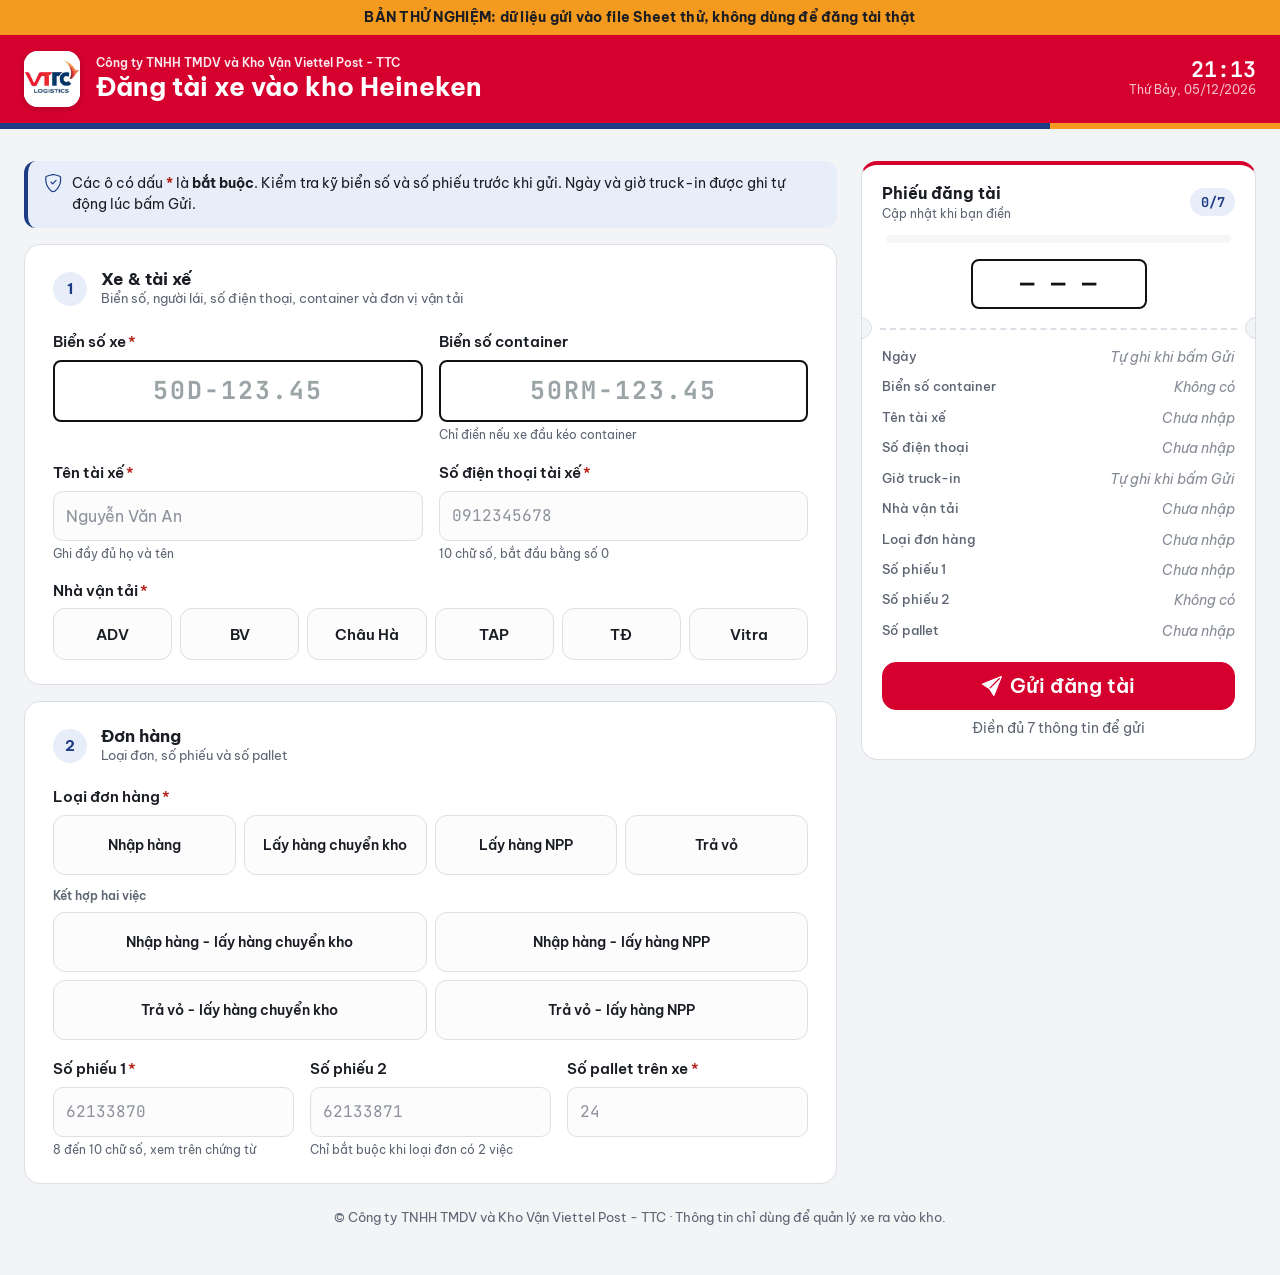
==== index.html @ d2c9af50 "So phieu 1 | So phieu 2 | So pallet cung 1 hang; rut nhan thanh 'So pallet tren xe' Co-Authored-By: " ====
<!doctype html>
<html lang="vi">
<head>
<meta charset="utf-8">
<meta name="viewport" content="width=device-width, initial-scale=1, viewport-fit=cover">
<meta name="theme-color" content="#d6002f">
<title>Đăng tài xe – Viettel Post TTC</title>
<link rel="icon" type="image/png" href="logo-vttc.png">
<link rel="preconnect" href="https://fonts.googleapis.com">
<link rel="preconnect" href="https://fonts.gstatic.com" crossorigin>
<link rel="stylesheet" href="https://fonts.googleapis.com/css2?family=Be+Vietnam+Pro:wght@400;500;600;700&family=JetBrains+Mono:wght@500;700&display=swap">
<link rel="stylesheet" href="https://cdn.jsdelivr.net/npm/bootstrap@5.3.8/dist/css/bootstrap.min.css" integrity="sha384-sRIl4kxILFvY47J16cr9ZwB07vP4J8+LH7qKQnuqkuIAvNWLzeN8tE5YBujZqJLB" crossorigin="anonymous">
<!-- ?v=: đổi số này mỗi lần sửa truckin.css/js để trình duyệt tải bản mới cùng lúc với HTML -->
<link rel="stylesheet" href="truckin.css?v=test4">
</head>
<body>
<svg xmlns="http://www.w3.org/2000/svg" style="display:none" aria-hidden="true"><symbol id="i-truck" viewBox="0 0 16 16"><path d="M0 3.5A1.5 1.5 0 0 1 1.5 2h9A1.5 1.5 0 0 1 12 3.5V5h1.02a1.5 1.5 0 0 1 1.17.563l1.481 1.85a1.5 1.5 0 0 1 .329.938V10.5a1.5 1.5 0 0 1-1.5 1.5H14a2 2 0 1 1-4 0H5a2 2 0 1 1-3.998-.085A1.5 1.5 0 0 1 0 10.5zm1.294 7.456A2 2 0 0 1 4.732 11h5.536a2 2 0 0 1 .732-.732V3.5a.5.5 0 0 0-.5-.5h-9a.5.5 0 0 0-.5.5v7a.5.5 0 0 0 .294.456M12 10a2 2 0 0 1 1.732 1h.768a.5.5 0 0 0 .5-.5V8.35a.5.5 0 0 0-.11-.312l-1.48-1.85A.5.5 0 0 0 13.02 6H12zm-9 1a1 1 0 1 0 0 2 1 1 0 0 0 0-2m9 0a1 1 0 1 0 0 2 1 1 0 0 0 0-2"/></symbol><symbol id="i-shield" viewBox="0 0 16 16"><path d="M5.338 1.59a61 61 0 0 0-2.837.856.48.48 0 0 0-.328.39c-.554 4.157.726 7.19 2.253 9.188a10.7 10.7 0 0 0 2.287 2.233c.346.244.652.42.893.533q.18.085.293.118a1 1 0 0 0 .101.025 1 1 0 0 0 .1-.025q.114-.034.294-.118c.24-.113.547-.29.893-.533a10.7 10.7 0 0 0 2.287-2.233c1.527-1.997 2.807-5.031 2.253-9.188a.48.48 0 0 0-.328-.39c-.651-.213-1.75-.56-2.837-.855C9.552 1.29 8.531 1.067 8 1.067c-.53 0-1.552.223-2.662.524zM5.072.56C6.157.265 7.31 0 8 0s1.843.265 2.928.56c1.11.3 2.229.655 2.887.87a1.54 1.54 0 0 1 1.044 1.262c.596 4.477-.787 7.795-2.465 9.99a11.8 11.8 0 0 1-2.517 2.453 7 7 0 0 1-1.048.625c-.28.132-.581.24-.829.24s-.548-.108-.829-.24a7 7 0 0 1-1.048-.625 11.8 11.8 0 0 1-2.517-2.453C1.928 10.487.545 7.169 1.141 2.692A1.54 1.54 0 0 1 2.185 1.43 63 63 0 0 1 5.072.56"/>
  <path d="M10.854 5.146a.5.5 0 0 1 0 .708l-3 3a.5.5 0 0 1-.708 0l-1.5-1.5a.5.5 0 1 1 .708-.708L7.5 7.793l2.646-2.647a.5.5 0 0 1 .708 0"/></symbol><symbol id="i-check" viewBox="0 0 16 16"><path d="M13.854 3.646a.5.5 0 0 1 0 .708l-7 7a.5.5 0 0 1-.708 0l-3.5-3.5a.5.5 0 1 1 .708-.708L6.5 10.293l6.646-6.647a.5.5 0 0 1 .708 0"/></symbol><symbol id="i-check-fill" viewBox="0 0 16 16"><path d="M12.736 3.97a.733.733 0 0 1 1.047 0c.286.289.29.756.01 1.05L7.88 12.01a.733.733 0 0 1-1.065.02L3.217 8.384a.757.757 0 0 1 0-1.06.733.733 0 0 1 1.047 0l3.052 3.093 5.4-6.425z"/></symbol><symbol id="i-clock" viewBox="0 0 16 16"><path d="M8.515 1.019A7 7 0 0 0 8 1V0a8 8 0 0 1 .589.022zm2.004.45a7 7 0 0 0-.985-.299l.219-.976q.576.129 1.126.342zm1.37.71a7 7 0 0 0-.439-.27l.493-.87a8 8 0 0 1 .979.654l-.615.789a7 7 0 0 0-.418-.302zm1.834 1.79a7 7 0 0 0-.653-.796l.724-.69q.406.429.747.91zm.744 1.352a7 7 0 0 0-.214-.468l.893-.45a8 8 0 0 1 .45 1.088l-.95.313a7 7 0 0 0-.179-.483m.53 2.507a7 7 0 0 0-.1-1.025l.985-.17q.1.58.116 1.17zm-.131 1.538q.05-.254.081-.51l.993.123a8 8 0 0 1-.23 1.155l-.964-.267q.069-.247.12-.501m-.952 2.379q.276-.436.486-.908l.914.405q-.24.54-.555 1.038zm-.964 1.205q.183-.183.35-.378l.758.653a8 8 0 0 1-.401.432z"/>
  <path d="M8 1a7 7 0 1 0 4.95 11.95l.707.707A8.001 8.001 0 1 1 8 0z"/>
  <path d="M7.5 3a.5.5 0 0 1 .5.5v5.21l3.248 1.856a.5.5 0 0 1-.496.868l-3.5-2A.5.5 0 0 1 7 9V3.5a.5.5 0 0 1 .5-.5"/></symbol><symbol id="i-send" viewBox="0 0 16 16"><path d="M15.964.686a.5.5 0 0 0-.65-.65L.767 5.855H.766l-.452.18a.5.5 0 0 0-.082.887l.41.26.001.002 4.995 3.178 3.178 4.995.002.002.26.41a.5.5 0 0 0 .886-.083zm-1.833 1.89L6.637 10.07l-.215-.338a.5.5 0 0 0-.154-.154l-.338-.215 7.494-7.494 1.178-.471z"/></symbol><symbol id="i-warn" viewBox="0 0 16 16"><path d="M8.982 1.566a1.13 1.13 0 0 0-1.96 0L.165 13.233c-.457.778.091 1.767.98 1.767h13.713c.889 0 1.438-.99.98-1.767zM8 5c.535 0 .954.462.9.995l-.35 3.507a.552.552 0 0 1-1.1 0L7.1 5.995A.905.905 0 0 1 8 5m.002 6a1 1 0 1 1 0 2 1 1 0 0 1 0-2"/></symbol><symbol id="i-repeat" viewBox="0 0 16 16"><path d="M11.534 7h3.932a.25.25 0 0 1 .192.41l-1.966 2.36a.25.25 0 0 1-.384 0l-1.966-2.36a.25.25 0 0 1 .192-.41m-11 2h3.932a.25.25 0 0 0 .192-.41L2.692 6.23a.25.25 0 0 0-.384 0L.342 8.59A.25.25 0 0 0 .534 9"/>
  <path fill-rule="evenodd" d="M8 3c-1.552 0-2.94.707-3.857 1.818a.5.5 0 1 1-.771-.636A6.002 6.002 0 0 1 13.917 7H12.9A5 5 0 0 0 8 3M3.1 9a5.002 5.002 0 0 0 8.757 2.182.5.5 0 1 1 .771.636A6.002 6.002 0 0 1 2.083 9z"/></symbol><symbol id="i-clipboard" viewBox="0 0 16 16"><path fill-rule="evenodd" d="M10.854 7.146a.5.5 0 0 1 0 .708l-3 3a.5.5 0 0 1-.708 0l-1.5-1.5a.5.5 0 1 1 .708-.708L7.5 9.793l2.646-2.647a.5.5 0 0 1 .708 0"/>
  <path d="M4 1.5H3a2 2 0 0 0-2 2V14a2 2 0 0 0 2 2h10a2 2 0 0 0 2-2V3.5a2 2 0 0 0-2-2h-1v1h1a1 1 0 0 1 1 1V14a1 1 0 0 1-1 1H3a1 1 0 0 1-1-1V3.5a1 1 0 0 1 1-1h1z"/>
  <path d="M9.5 1a.5.5 0 0 1 .5.5v1a.5.5 0 0 1-.5.5h-3a.5.5 0 0 1-.5-.5v-1a.5.5 0 0 1 .5-.5zm-3-1A1.5 1.5 0 0 0 5 1.5v1A1.5 1.5 0 0 0 6.5 4h3A1.5 1.5 0 0 0 11 2.5v-1A1.5 1.5 0 0 0 9.5 0z"/></symbol><symbol id="i-pencil" viewBox="0 0 16 16"><path d="M15.502 1.94a.5.5 0 0 1 0 .706L14.459 3.69l-2-2L13.502.646a.5.5 0 0 1 .707 0l1.293 1.293zm-1.75 2.456-2-2L4.939 9.21a.5.5 0 0 0-.121.196l-.805 2.414a.25.25 0 0 0 .316.316l2.414-.805a.5.5 0 0 0 .196-.12l6.813-6.814z"/>
  <path fill-rule="evenodd" d="M1 13.5A1.5 1.5 0 0 0 2.5 15h11a1.5 1.5 0 0 0 1.5-1.5v-6a.5.5 0 0 0-1 0v6a.5.5 0 0 1-.5.5h-11a.5.5 0 0 1-.5-.5v-11a.5.5 0 0 1 .5-.5H9a.5.5 0 0 0 0-1H2.5A1.5 1.5 0 0 0 1 2.5z"/></symbol></svg>

<div class="test-banner" id="testBanner" role="status" hidden>CHẾ ĐỘ THỬ: dữ liệu ghi vào tab {tab}, không vào bảng thật</div>
<header class="app-head">
  <div class="container-xxl d-flex align-items-center gap-3">
    <div class="brand-mark"><img src="logo-vttc.png" alt="VTTC Logistics"></div>
    <div class="flex-grow-1 min-w-0">
      <div class="company">Công ty TNHH TMDV và Kho Vận Viettel Post - TTC</div>
      <h1>Đăng tài xe vào kho Heineken</h1>
    </div>
    <div class="text-end">
      <div class="clock-time mono" id="clockTime">--:--</div>
      <div class="clock-date d-none d-sm-block" id="clockDate"></div>
    </div>
  </div>
</header>

<main class="container-xxl app-main" id="mainView">
  <div class="row g-4">
    <div class="col-lg-7 col-xl-8">
      <div class="note mb-3">
        <svg class="ico"><use href="#i-shield"/></svg>
        <div>Các ô có dấu <strong class="req ms-0">*</strong> là <strong>bắt buộc</strong>. Kiểm tra kỹ biển số và số phiếu trước khi gửi. Ngày và giờ truck-in được ghi tự động lúc bấm Gửi.</div>
      </div>

      <form id="regForm" novalidate class="d-grid gap-3">
        <!-- 1 -->
        <section class="form-section" data-fields="bienSo,maContainer,taiXe,soDienThoai,nhaVanTai" aria-labelledby="s1">
          <div class="sec-head">
            <div class="sec-no"><span>1</span><svg class="ico"><use href="#i-check"/></svg></div>
            <div><h2 id="s1">Xe &amp; tài xế</h2><p>Biển số, người lái, số điện thoại, container và đơn vị vận tải</p></div>
          </div>
          <div class="row g-3">
            <div class="col-md-6" data-field="bienSo">
              <label class="form-label" for="bienSo">Biển số xe<span class="req">*</span></label>
              <input type="text" class="form-control plate-input" id="bienSo" name="bienSo" placeholder="50D-123.45" maxlength="12" autocomplete="off" autocapitalize="characters" spellcheck="false">
              <div class="field-error" data-err></div>
            </div>
            <div class="col-md-6" data-field="maContainer">
              <label class="form-label" for="maContainer">Biển số container</label>
              <input type="text" class="form-control plate-input" id="maContainer" name="maContainer" placeholder="50RM-123.45" maxlength="12" autocomplete="off" autocapitalize="characters" spellcheck="false">
              <div class="form-text">Chỉ điền nếu xe đầu kéo container</div>
              <div class="field-error" data-err></div>
            </div>
            <div class="col-md-6" data-field="taiXe">
              <label class="form-label" for="taiXe">Tên tài xế<span class="req">*</span></label>
              <input type="text" class="form-control" id="taiXe" name="taiXe" placeholder="Nguyễn Văn An" autocomplete="name" maxlength="60">
              <div class="form-text">Ghi đầy đủ họ và tên</div>
              <div class="field-error" data-err></div>
            </div>
            <div class="col-md-6" data-field="soDienThoai">
              <label class="form-label" for="soDienThoai">Số điện thoại tài xế<span class="req">*</span></label>
              <input type="tel" class="form-control mono" id="soDienThoai" name="soDienThoai" inputmode="numeric" placeholder="0912345678" maxlength="14" autocomplete="tel">
              <div class="form-text">10 chữ số, bắt đầu bằng số 0</div>
              <div class="field-error" data-err></div>
            </div>
            <div class="col-12 carrier-field" data-field="nhaVanTai">
              <fieldset>
                <legend class="form-label">Nhà vận tải<span class="req">*</span></legend>
                <div class="choice-group choice-carriers">
                  <input type="radio" class="btn-check" name="nhaVanTai" id="nvt1" value="ADV"><label class="choice" for="nvt1">ADV<svg class="ico tick"><use href="#i-check"/></svg></label>
                  <input type="radio" class="btn-check" name="nhaVanTai" id="nvt2" value="BV"><label class="choice" for="nvt2">BV<svg class="ico tick"><use href="#i-check"/></svg></label>
                  <input type="radio" class="btn-check" name="nhaVanTai" id="nvt3" value="Châu Hà"><label class="choice" for="nvt3">Châu Hà<svg class="ico tick"><use href="#i-check"/></svg></label>
                  <input type="radio" class="btn-check" name="nhaVanTai" id="nvt4" value="TAP"><label class="choice" for="nvt4">TAP<svg class="ico tick"><use href="#i-check"/></svg></label>
                  <input type="radio" class="btn-check" name="nhaVanTai" id="nvt5" value="TĐ"><label class="choice" for="nvt5">TĐ<svg class="ico tick"><use href="#i-check"/></svg></label>
                  <input type="radio" class="btn-check" name="nhaVanTai" id="nvt6" value="Vitra"><label class="choice" for="nvt6">Vitra<svg class="ico tick"><use href="#i-check"/></svg></label>
                </div>
              </fieldset>
              <div class="field-error" data-err></div>
            </div>
          </div>
        </section>

        <!-- 2 -->
        <section class="form-section" data-fields="loaiDon,phieu1,phieu2,soPallet" aria-labelledby="s2">
          <div class="sec-head">
            <div class="sec-no"><span>2</span><svg class="ico"><use href="#i-check"/></svg></div>
            <div><h2 id="s2">Đơn hàng</h2><p>Loại đơn, số phiếu và số pallet</p></div>
          </div>
          <div class="row g-3">
            <div class="col-12" data-field="loaiDon">
              <fieldset>
                <legend class="form-label">Loại đơn hàng<span class="req">*</span></legend>
                <div class="choice-group choice-orders">
                  <input type="radio" class="btn-check" name="loaiDon" id="ld1" value="Nhập hàng"><label class="choice" for="ld1">Nhập hàng<svg class="ico tick"><use href="#i-check"/></svg></label>
                  <input type="radio" class="btn-check" name="loaiDon" id="ld2" value="Lấy hàng chuyển kho"><label class="choice" for="ld2">Lấy hàng chuyển kho<svg class="ico tick"><use href="#i-check"/></svg></label>
                  <input type="radio" class="btn-check" name="loaiDon" id="ld3" value="Lấy hàng NPP"><label class="choice" for="ld3">Lấy hàng NPP<svg class="ico tick"><use href="#i-check"/></svg></label>
                  <input type="radio" class="btn-check" name="loaiDon" id="ld4" value="Trả vỏ"><label class="choice" for="ld4">Trả vỏ<svg class="ico tick"><use href="#i-check"/></svg></label>
                </div>
                <div class="choice-caption">Kết hợp hai việc</div>
                <div class="choice-group choice-combos">
                  <input type="radio" class="btn-check" name="loaiDon" id="ld5" value="Nhập hàng - lấy hàng chuyển kho"><label class="choice" for="ld5">Nhập hàng - lấy hàng chuyển kho<svg class="ico tick"><use href="#i-check"/></svg></label>
                  <input type="radio" class="btn-check" name="loaiDon" id="ld6" value="Nhập hàng - lấy hàng NPP"><label class="choice" for="ld6">Nhập hàng - lấy hàng NPP<svg class="ico tick"><use href="#i-check"/></svg></label>
                  <input type="radio" class="btn-check" name="loaiDon" id="ld7" value="Trả vỏ - lấy hàng chuyển kho"><label class="choice" for="ld7">Trả vỏ - lấy hàng chuyển kho<svg class="ico tick"><use href="#i-check"/></svg></label>
                  <input type="radio" class="btn-check" name="loaiDon" id="ld8" value="Trả vỏ - lấy hàng NPP"><label class="choice" for="ld8">Trả vỏ - lấy hàng NPP<svg class="ico tick"><use href="#i-check"/></svg></label>
                </div>
              </fieldset>
              <div class="field-error" data-err></div>
            </div>
            <!-- 2 ô số phiếu: ô 1 luôn bắt buộc, ô 2 bắt buộc khi loại đơn có 2 việc (truckin.js đặt dấu * và ghi chú) -->
            <div class="col-md-4" data-field="phieu1">
              <label class="form-label" for="phieu1">Số phiếu 1<span class="req">*</span></label>
              <input type="text" class="form-control mono" id="phieu1" name="phieu1" inputmode="numeric" placeholder="62133870" maxlength="10" autocomplete="off">
              <div class="form-text" data-hint>8 đến 10 chữ số, xem trên chứng từ</div>
              <div class="field-error" data-err></div>
            </div>
            <div class="col-md-4" data-field="phieu2">
              <label class="form-label" for="phieu2">Số phiếu 2<span class="req" hidden>*</span></label>
              <input type="text" class="form-control mono" id="phieu2" name="phieu2" inputmode="numeric" placeholder="62133871" maxlength="10" autocomplete="off">
              <div class="form-text" data-hint>Chỉ bắt buộc khi loại đơn có 2 việc</div>
              <div class="field-error" data-err></div>
            </div>
            <div class="col-md-4" data-field="soPallet">
              <label class="form-label" for="soPallet">Số pallet trên xe<span class="req">*</span></label>
              <input type="text" class="form-control mono" id="soPallet" name="soPallet" inputmode="numeric" placeholder="24" maxlength="2" autocomplete="off">
              <div class="field-error" data-err></div>
            </div>
          </div>
        </section>
      </form>
    </div>

    <div class="col-lg-5 col-xl-4 d-none d-lg-block">
      <aside class="ticket ticket-sticky" aria-label="Phiếu đăng tài">
        <div class="ticket-head">
          <div><div class="t-title">Phiếu đăng tài</div><div class="t-sub">Cập nhật khi bạn điền</div></div>
          <span class="prog-badge" data-prog-text>0/7</span>
        </div>
        <div class="px-4"><div class="progress" role="progressbar" aria-label="Tiến độ điền form"><div class="progress-bar" data-prog-bar style="width:0%"></div></div></div>
        <div class="plate-view"><span id="sumPlate">— — —</span></div>
        <div class="perf"><i></i></div>
        <dl class="t-rows" id="sumRows"></dl>
        <div class="t-foot">
          <button type="submit" form="regForm" class="btn btn-brand btn-lg w-100 d-inline-flex justify-content-center align-items-center gap-2"><svg class="ico"><use href="#i-send"/></svg>Gửi đăng tài</button>
          <div class="d-hint small text-center mt-2" id="deskHint">Điền đủ 7 thông tin để gửi</div>
        </div>
      </aside>
    </div>
  </div>
  <p class="app-foot text-center mt-4 mb-0">© Công ty TNHH TMDV và Kho Vận Viettel Post - TTC · Thông tin chỉ dùng để quản lý xe ra vào kho.</p>
</main>

<div class="mobile-bar d-lg-none" id="mobileBar">
  <div class="d-flex align-items-center gap-3">
    <div class="flex-grow-1 min-w-0">
      <div class="hint mb-1" id="mProg"><span class="mono fw-bold" data-prog-text>0/7</span> thông tin đã điền</div>
      <div class="hint warn mb-1" id="mWarn" hidden></div>
      <div class="progress"><div class="progress-bar" data-prog-bar style="width:0%"></div></div>
    </div>
    <button type="submit" form="regForm" class="btn btn-brand btn-lg d-inline-flex align-items-center gap-2 flex-none"><svg class="ico"><use href="#i-send"/></svg>Gửi</button>
  </div>
</div>

<section class="container-xxl app-main" id="successView" hidden>
  <div class="success-wrap text-center">
    <div class="success-icon"><svg class="ico"><use href="#i-check-fill"/></svg></div>
    <h2 class="fw-bold mb-1" style="font-size:1.5rem">Đăng tài thành công</h2>
    <p class="mb-3" style="color:var(--muted)">Đưa màn hình này cho bảo vệ để đối chiếu</p>
    <div class="mb-3" id="demoFlag" hidden><span class="demo-flag"><svg class="ico"><use href="#i-warn"/></svg>Bản xem thử: dữ liệu chưa được gửi đi</span></div>
    <div class="ticket text-start mb-3">
      <div class="ticket-head">
        <div><div class="t-sub">Mã đăng tài</div><div class="ref-code" id="refCode">—</div></div>
        <span class="prog-badge" id="okTime">--:--</span>
      </div>
      <div class="plate-view"><span id="okPlate">—</span></div>
      <div class="perf"><i></i></div>
      <dl class="t-rows pb-4" id="okRows"></dl>
    </div>
    <button type="button" class="btn btn-brand btn-lg w-100 d-inline-flex justify-content-center align-items-center gap-2" id="newBtn"><svg class="ico"><use href="#i-repeat"/></svg>Đăng tài xe khác</button>
  </div>
</section>

<div class="modal fade" id="confirmModal" tabindex="-1" aria-labelledby="confirmTitle" aria-hidden="true">
  <div class="modal-dialog modal-dialog-centered modal-dialog-scrollable modal-fullscreen-sm-down">
    <div class="modal-content">
      <div class="modal-header">
        <h2 class="modal-title fs-5 fw-bold d-flex align-items-center gap-2" id="confirmTitle"><svg class="ico"><use href="#i-clipboard"/></svg>Kiểm tra lại thông tin</h2>
        <button type="button" class="btn-close" data-bs-dismiss="modal" aria-label="Đóng"></button>
      </div>
      <div class="modal-body">
        <div class="plate-view mt-0 mb-3"><span id="cfPlate">—</span></div>
        <dl class="confirm-rows" id="cfRows"></dl>
        <div class="field-error mt-3" id="sendError"></div>
      </div>
      <div class="modal-footer flex-nowrap">
        <button type="button" class="btn btn-now btn-lg flex-fill justify-content-center" data-bs-dismiss="modal"><svg class="ico"><use href="#i-pencil"/></svg>Sửa lại</button>
        <button type="button" class="btn btn-brand btn-lg flex-fill d-inline-flex justify-content-center align-items-center gap-2" id="confirmSend"><svg class="ico"><use href="#i-send"/></svg>Xác nhận gửi</button>
      </div>
    </div>
  </div>
</div>

<script src="https://cdn.jsdelivr.net/npm/bootstrap@5.3.8/dist/js/bootstrap.bundle.min.js" integrity="sha384-FKyoEForCGlyvwx9Hj09JcYn3nv7wiPVlz7YYwJrWVcXK/BmnVDxM+D2scQbITxI" crossorigin="anonymous"></script>
<script src="truckin.js?v=test4"></script>

</body>
</html>
---- truckin.css ----
/* Layout: driver-facing check-in form — numbered sections on the left, live "phiếu đăng tài" ticket on the right (desktop);
   on phones the ticket folds into a fixed bottom bar with progress + submit.
   Colours: Viettel red is the primary (header, actions, selection); TTC navy from the VTTC logo is the partner colour
   (section numbers, info, progress badge, header stripe); the orange of the logo's bird is a small accent. */
:root{
  --bg:#f3f4f6; --surface:#ffffff; --surface-2:#f5f6f8; --field:#fcfcfd;
  --fg:#1a1d24; --muted:#5d6472; --line:#dcdfe5;
  --brand:#d6002f; --brand-rgb:214,0,47; --brand-ink:#ffffff; --brand-soft:#fdebef;
  --partner:#1d3c84; --partner-soft:#e8eef9; --accent:#f39a1f;
  --head-bg:#d6002f; --head-fg:#ffffff; --head-stripe:#1d3c84;
  --danger:#b42318; --success:#1d7a4f; --success-soft:#e3f3ea;
  --plate-bg:#ffffff; --plate-fg:#111111;
  --f-body:"Be Vietnam Pro",system-ui,-apple-system,"Segoe UI",Roboto,sans-serif;
  --f-mono:"JetBrains Mono",ui-monospace,SFMono-Regular,Menlo,Consolas,monospace;
}
@media (prefers-color-scheme: dark){ :root:not([data-theme="light"]){
  --bg:#121317; --surface:#1b1d23; --surface-2:#22252c; --field:#16181d;
  --fg:#e8e9ec; --muted:#a0a6b2; --line:#30343d;
  --brand:#ff5c78; --brand-rgb:255,92,120; --brand-ink:#2a0008; --brand-soft:#3a1720;
  --partner:#8eaaf0; --partner-soft:#1c2740; --accent:#f5a83a;
  --head-bg:#8c0a24; --head-fg:#ffffff; --head-stripe:#2f56b0;
  --danger:#ff8a7f; --success:#5fd29a; --success-soft:#143327;
  --plate-bg:#f4f4f2; --plate-fg:#111111; color-scheme:dark } }
:root[data-theme="dark"]{
  --bg:#121317; --surface:#1b1d23; --surface-2:#22252c; --field:#16181d;
  --fg:#e8e9ec; --muted:#a0a6b2; --line:#30343d;
  --brand:#ff5c78; --brand-rgb:255,92,120; --brand-ink:#2a0008; --brand-soft:#3a1720;
  --partner:#8eaaf0; --partner-soft:#1c2740; --accent:#f5a83a;
  --head-bg:#8c0a24; --head-fg:#ffffff; --head-stripe:#2f56b0;
  --danger:#ff8a7f; --success:#5fd29a; --success-soft:#143327;
  --plate-bg:#f4f4f2; --plate-fg:#111111; color-scheme:dark }

/* Bootstrap variables mapped onto the tokens (placed after bootstrap.css so they win in both themes) */
:root{
  --bs-body-font-family:var(--f-body); --bs-body-bg:var(--bg); --bs-body-color:var(--fg);
  --bs-emphasis-color:var(--fg); --bs-secondary-color:var(--muted); --bs-border-color:var(--line);
  --bs-tertiary-bg:var(--surface-2); --bs-primary:var(--brand); --bs-primary-rgb:var(--brand-rgb);
  --bs-link-color:var(--brand); --bs-link-hover-color:var(--brand);
  --bs-form-invalid-color:var(--danger); --bs-form-invalid-border-color:var(--danger);
  --bs-border-radius:.625rem; --bs-border-radius-lg:.875rem;
}
body{background:var(--bg);color:var(--fg);font-family:var(--f-body);-webkit-font-smoothing:antialiased}
.container-xxl{padding-inline:16px}
@media (min-width:768px){.container-xxl{padding-inline:24px}}
.mono{font-family:var(--f-mono);font-variant-numeric:tabular-nums}
.ico{width:1em;height:1em;fill:currentColor;flex:none;vertical-align:-.125em}

/* Dải cảnh báo chế độ thử (?thu=1) */
.test-banner{position:sticky;top:0;z-index:1040;background:var(--accent);color:#1a1d24;font-weight:700;font-size:.85rem;
  text-align:center;padding:.45rem 16px;letter-spacing:.02em}

/* Header */
.app-head{background:var(--head-bg);color:var(--head-fg);position:relative;padding-block:1rem 1.375rem}
.app-head::after{content:"";position:absolute;inset:auto 0 0 0;height:6px;
  background:linear-gradient(90deg,var(--head-stripe) 0 82%,var(--accent) 82% 100%)}
.brand-mark{width:56px;height:56px;border-radius:14px;background:#fff;overflow:hidden;flex:none;box-shadow:0 2px 6px rgba(0,0,0,.18)}
.brand-mark img{width:100%;height:100%;object-fit:cover;transform:scale(1.3);display:block}
.company{font-size:.78rem;font-weight:600;line-height:1.35;opacity:.92;text-wrap:balance}
.app-head h1{font-size:1.35rem;font-weight:700;margin:0;text-wrap:balance}
@media (min-width:992px){.app-head h1{font-size:1.65rem}}
.clock-time{font-size:1.35rem;font-weight:700;line-height:1.1}
.clock-date{font-size:.78rem;opacity:.75}

/* Main */
.app-main{padding-block:1.25rem 8.5rem}
@media (min-width:992px){.app-main{padding-block:2rem 3rem}}
.note{display:flex;gap:.625rem;align-items:flex-start;background:var(--partner-soft);color:var(--fg);border-radius:.75rem;padding:.75rem 1rem;font-size:.9rem;border-left:4px solid var(--partner)}
.note .ico{color:var(--partner);font-size:1.15rem;margin-top:.1rem}

.form-section{background:var(--surface);border:1px solid var(--line);border-radius:1rem;padding:1.25rem}
@media (min-width:768px){.form-section{padding:1.5rem 1.75rem}}
.sec-head{display:flex;gap:.875rem;align-items:center;margin-bottom:1.25rem}
.sec-no{width:2.125rem;height:2.125rem;border-radius:50%;background:var(--partner-soft);color:var(--partner);display:grid;place-items:center;font-weight:700;font-size:.95rem;flex:none;transition:background-color .2s,color .2s}
.sec-no .ico{display:none}
.form-section.done .sec-no{background:var(--success);color:var(--surface)}
.form-section.done .sec-no span{display:none}
.form-section.done .sec-no .ico{display:block}
.sec-head h2{font-size:1.05rem;font-weight:700;margin:0}
.sec-head p{margin:0;color:var(--muted);font-size:.84rem}

.form-label,legend.form-label{font-weight:600;font-size:.92rem;margin-bottom:.4rem;float:none;width:auto}
.req{color:var(--danger);margin-left:.15rem}
.opt{color:var(--muted);font-weight:400;font-size:.78rem;margin-left:.4rem}
.opt::before{content:"("}.opt::after{content:")"}
.form-text{color:var(--muted);font-size:.78rem}
.form-control,.form-select{background-color:var(--field);border-color:var(--line);color:var(--fg);min-height:50px;font-size:1rem}
.form-control::placeholder{color:var(--muted);opacity:.7}
.form-control:focus,.form-select:focus{background-color:var(--field);color:var(--fg);border-color:var(--brand);box-shadow:0 0 0 .25rem rgba(var(--brand-rgb),.18)}
.form-control.is-invalid{background-image:none;padding-right:.75rem}
.form-control.is-invalid:focus{box-shadow:0 0 0 .25rem color-mix(in srgb,var(--danger) 22%,transparent)}
.field-error{color:var(--danger);font-size:.8rem;margin-top:.35rem;display:flex;gap:.35rem;align-items:flex-start}
.field-error:empty{display:none}

.plate-input{font-family:var(--f-mono);font-weight:700;font-size:1.55rem;letter-spacing:.08em;text-align:center;text-transform:uppercase;
  background-color:var(--plate-bg)!important;color:var(--plate-fg)!important;border:2.5px solid var(--plate-fg);border-radius:.5rem;min-height:62px}
.plate-input::placeholder{color:#9aa3a5;opacity:1}
.plate-input:focus{border-color:var(--plate-fg)}
.plate-input.is-invalid{border-color:var(--danger)}

/* Choice chips / cards (radio) */
.choice-group{display:grid;gap:.5rem}
/* Carriers: 6 chips — 3×2 when narrow, one row of 6 once the field is wide enough for "Châu Hà" (container query,
   so it follows the field's real width: the column is narrower at lg than at md). No support → stays 3×2. */
.carrier-field{container-type:inline-size}
.choice-carriers{grid-template-columns:repeat(3,minmax(0,1fr))}
@container (min-width:36rem){.choice-carriers{grid-template-columns:repeat(6,minmax(0,1fr))}}
.choice-orders{grid-template-columns:repeat(2,minmax(0,1fr))}
@media (min-width:768px){.choice-orders{grid-template-columns:repeat(4,minmax(0,1fr))}}
.choice{display:flex;align-items:center;justify-content:center;gap:.4rem;min-height:52px;padding:.5rem .6rem;border:1.5px solid var(--line);border-radius:.75rem;
  background:var(--field);color:var(--fg);font-weight:600;font-size:.95rem;text-align:center;cursor:pointer;user-select:none;line-height:1.25;position:relative;
  transition:border-color .15s,background-color .15s,box-shadow .15s}
.choice:hover{border-color:color-mix(in srgb,var(--brand) 55%,var(--line))}
.choice .tick{display:none;position:absolute;top:.35rem;right:.4rem;font-size:.8rem;color:var(--brand)}
.btn-check:checked + .choice{border-color:var(--brand);background:var(--brand-soft);box-shadow:inset 0 0 0 1px var(--brand)}
.btn-check:checked + .choice .tick{display:block}
.choice-carriers .choice{padding-inline:.25rem;white-space:nowrap}
.choice-carriers .choice .tick{display:none!important}
.btn-check:focus-visible + .choice{outline:2px solid var(--brand);outline-offset:2px}
.choice-orders .choice{min-height:60px;font-size:.9rem;padding-inline:.75rem}
.choice-combos{grid-template-columns:repeat(2,minmax(0,1fr))}
.choice-combos .choice{min-height:60px;font-size:.9rem;padding-inline:.75rem}
.choice-caption{color:var(--muted);font-size:.78rem;font-weight:600;margin:.75rem 0 .4rem}
.is-invalid-group .choice{border-color:var(--danger)}

.btn-brand{--bs-btn-bg:var(--brand);--bs-btn-color:var(--brand-ink);--bs-btn-border-color:var(--brand);
  --bs-btn-hover-bg:color-mix(in srgb,var(--brand) 86%,#000);--bs-btn-hover-border-color:color-mix(in srgb,var(--brand) 86%,#000);--bs-btn-hover-color:var(--brand-ink);
  --bs-btn-active-bg:color-mix(in srgb,var(--brand) 78%,#000);--bs-btn-active-border-color:color-mix(in srgb,var(--brand) 78%,#000);--bs-btn-active-color:var(--brand-ink);
  --bs-btn-disabled-bg:var(--brand);--bs-btn-disabled-border-color:var(--brand);--bs-btn-disabled-color:var(--brand-ink);--bs-btn-focus-shadow-rgb:var(--brand-rgb);font-weight:600}
.btn-now{--bs-btn-color:var(--brand);--bs-btn-border-color:var(--line);--bs-btn-bg:var(--surface);--bs-btn-hover-bg:var(--brand-soft);--bs-btn-hover-color:var(--brand);
  --bs-btn-hover-border-color:var(--brand);--bs-btn-active-bg:var(--brand-soft);--bs-btn-active-color:var(--brand);--bs-btn-active-border-color:var(--brand);
  font-weight:600;font-size:.88rem;display:inline-flex;align-items:center;gap:.35rem;white-space:nowrap}
.input-group .form-control{min-width:0}

/* Ticket (live summary) */
.ticket{background:var(--surface);border:1px solid var(--line);border-top:4px solid var(--brand);border-radius:1rem;overflow:hidden}
.ticket-sticky{position:sticky;top:calc(env(safe-area-inset-top,0px) + 1.25rem)}
.ticket-head{display:flex;justify-content:space-between;align-items:center;padding:1rem 1.25rem .75rem}
.ticket-head .t-title{font-weight:700;font-size:1rem}
.ticket-head .t-sub{font-size:.78rem;color:var(--muted)}
.prog-badge{font-family:var(--f-mono);font-weight:700;font-size:.85rem;background:var(--partner-soft);color:var(--partner);border-radius:999px;padding:.25rem .65rem}
.progress{height:8px;background:var(--surface-2);border-radius:999px}
.progress-bar{background:var(--brand);transition:width .25s ease}
.progress-bar.complete{background:var(--success)}
.plate-view{display:flex;justify-content:center;margin:1rem 1.25rem .25rem}
.plate-view span{font-family:var(--f-mono);font-weight:700;font-size:1.5rem;letter-spacing:.06em;background:var(--plate-bg);color:var(--plate-fg);
  border:2.5px solid var(--plate-fg);border-radius:.5rem;padding:.3rem 1rem;min-width:11rem;text-align:center}
.perf{position:relative;height:22px;margin:.5rem 0}
.perf::before,.perf::after{content:"";position:absolute;top:0;width:22px;height:22px;border-radius:50%;background:var(--bg);border:1px solid var(--line)}
.perf::before{left:-12px}.perf::after{right:-12px}
.perf i{position:absolute;left:18px;right:18px;top:50%;border-top:2px dashed var(--line)}
.t-rows{display:grid;grid-template-columns:auto minmax(0,1fr);gap:.55rem 1rem;margin:0;padding:0 1.25rem}
.t-rows dt{color:var(--muted);font-weight:500;font-size:.84rem}
.t-rows dd{margin:0;text-align:right;font-weight:600;font-size:.9rem;overflow-wrap:anywhere}
.t-rows dd.empty{color:var(--muted);font-weight:400;font-style:italic;opacity:.75}
.t-foot{padding:1.25rem}

/* Mobile bottom bar */
.mobile-bar{position:fixed;left:0;right:0;bottom:0;z-index:1030;background:color-mix(in srgb,var(--surface) 94%,transparent);
  -webkit-backdrop-filter:blur(10px);backdrop-filter:blur(10px);border-top:1px solid var(--line);
  padding:.75rem 16px calc(.75rem + env(safe-area-inset-bottom,0px))}
.mobile-bar .hint{font-size:.8rem;color:var(--muted)}
.mobile-bar .hint.warn{color:var(--danger);font-weight:600}
.d-hint{color:var(--muted)}
.d-hint.warn{color:var(--danger);font-weight:600}

/* Modal + success */
.modal-content{background:var(--surface);color:var(--fg);border-color:var(--line)}
.modal-header,.modal-footer{border-color:var(--line)}
.confirm-rows{display:grid;grid-template-columns:auto minmax(0,1fr);gap:.6rem 1rem;margin:0}
.confirm-rows dt{color:var(--muted);font-weight:500}
.confirm-rows dd{margin:0;text-align:right;font-weight:600;overflow-wrap:anywhere}
.confirm-rows dd.empty{color:var(--muted);font-weight:400;font-style:italic}
.success-wrap{max-width:520px;margin:0 auto}
.success-icon{width:76px;height:76px;border-radius:50%;background:var(--success-soft);color:var(--success);display:grid;place-items:center;font-size:2.4rem;margin:0 auto 1rem}
.ref-code{font-family:var(--f-mono);font-weight:700;font-size:1.3rem;letter-spacing:.05em}
.demo-flag{display:inline-flex;gap:.4rem;align-items:center;font-size:.8rem;color:var(--muted);border:1px dashed var(--line);border-radius:999px;padding:.25rem .75rem}
.app-foot{color:var(--muted);font-size:.8rem}
@media (prefers-reduced-motion:no-preference){
  .success-icon{animation:pop .45s cubic-bezier(.2,.9,.3,1.3)}
  @keyframes pop{from{transform:scale(.6);opacity:.2}to{transform:scale(1);opacity:1}}
}
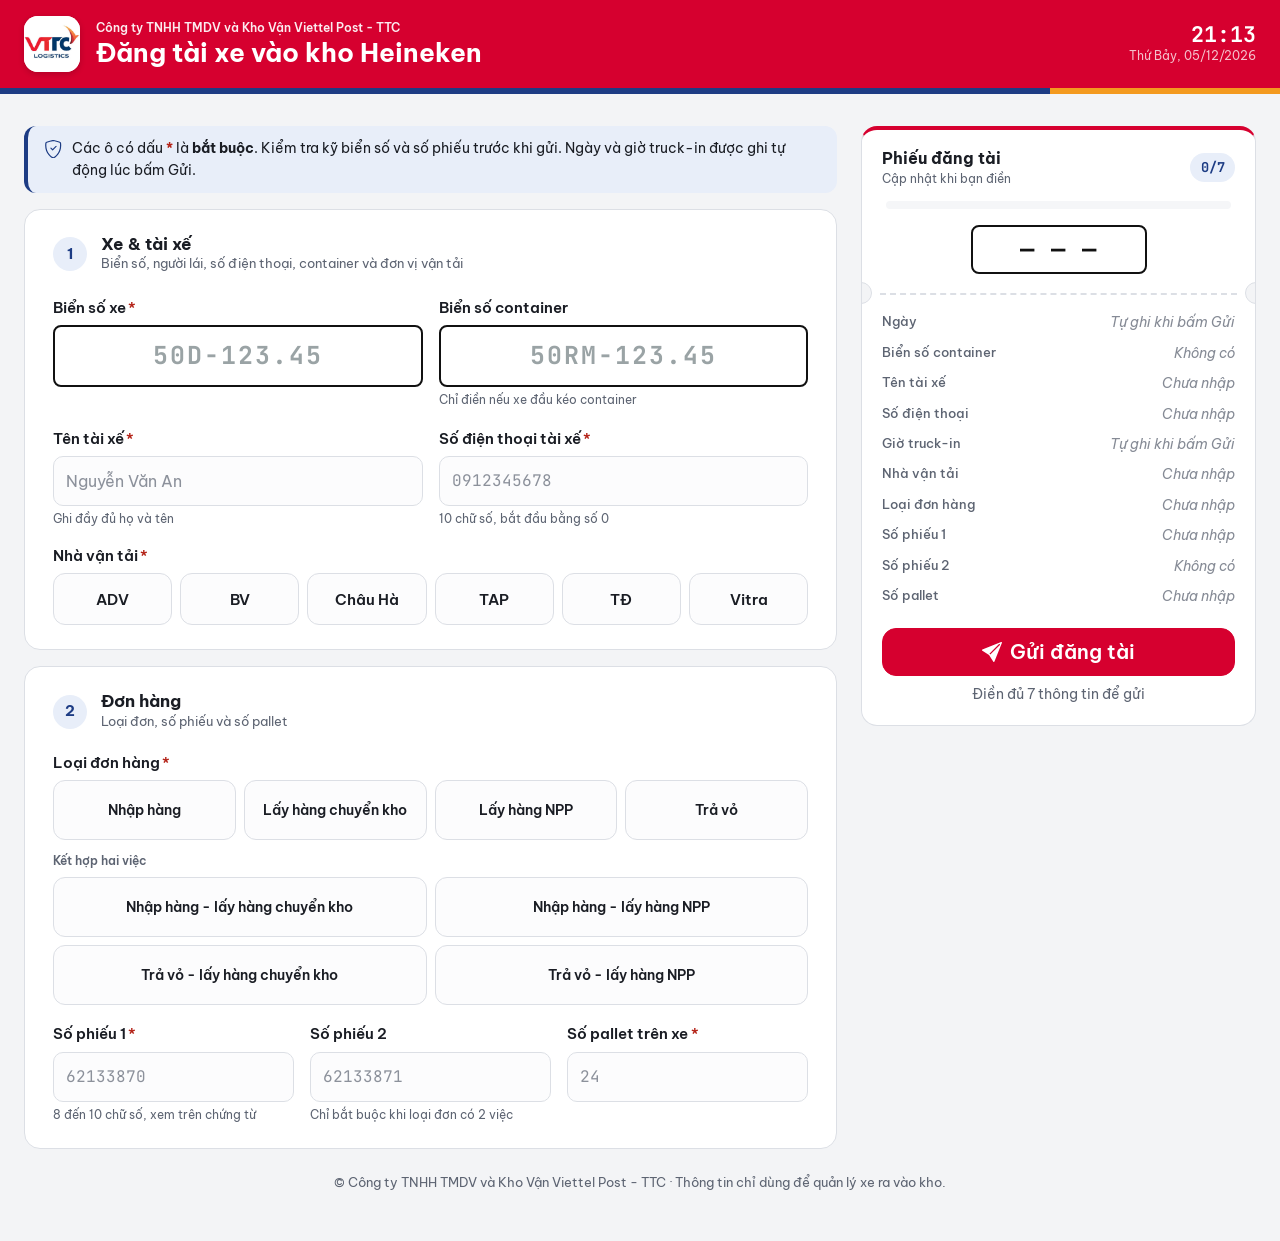
==== commit fac43bc1: "Dua form moi len link goc: loai don hang moi, 2 o so phieu, so phieu cung hang voi so pallet Gop nha" ====
--- a/index.html
+++ b/index.html
@@ -11,7 +11,7 @@
 <link rel="stylesheet" href="https://fonts.googleapis.com/css2?family=Be+Vietnam+Pro:wght@400;500;600;700&family=JetBrains+Mono:wght@500;700&display=swap">
 <link rel="stylesheet" href="https://cdn.jsdelivr.net/npm/bootstrap@5.3.8/dist/css/bootstrap.min.css" integrity="sha384-sRIl4kxILFvY47J16cr9ZwB07vP4J8+LH7qKQnuqkuIAvNWLzeN8tE5YBujZqJLB" crossorigin="anonymous">
 <!-- ?v=: đổi số này mỗi lần sửa truckin.css/js để trình duyệt tải bản mới cùng lúc với HTML -->
-<link rel="stylesheet" href="truckin.css?v=test4">
+<link rel="stylesheet" href="truckin.css?v=20261102b">
 </head>
 <body>
 <svg xmlns="http://www.w3.org/2000/svg" style="display:none" aria-hidden="true"><symbol id="i-truck" viewBox="0 0 16 16"><path d="M0 3.5A1.5 1.5 0 0 1 1.5 2h9A1.5 1.5 0 0 1 12 3.5V5h1.02a1.5 1.5 0 0 1 1.17.563l1.481 1.85a1.5 1.5 0 0 1 .329.938V10.5a1.5 1.5 0 0 1-1.5 1.5H14a2 2 0 1 1-4 0H5a2 2 0 1 1-3.998-.085A1.5 1.5 0 0 1 0 10.5zm1.294 7.456A2 2 0 0 1 4.732 11h5.536a2 2 0 0 1 .732-.732V3.5a.5.5 0 0 0-.5-.5h-9a.5.5 0 0 0-.5.5v7a.5.5 0 0 0 .294.456M12 10a2 2 0 0 1 1.732 1h.768a.5.5 0 0 0 .5-.5V8.35a.5.5 0 0 0-.11-.312l-1.48-1.85A.5.5 0 0 0 13.02 6H12zm-9 1a1 1 0 1 0 0 2 1 1 0 0 0 0-2m9 0a1 1 0 1 0 0 2 1 1 0 0 0 0-2"/></symbol><symbol id="i-shield" viewBox="0 0 16 16"><path d="M5.338 1.59a61 61 0 0 0-2.837.856.48.48 0 0 0-.328.39c-.554 4.157.726 7.19 2.253 9.188a10.7 10.7 0 0 0 2.287 2.233c.346.244.652.42.893.533q.18.085.293.118a1 1 0 0 0 .101.025 1 1 0 0 0 .1-.025q.114-.034.294-.118c.24-.113.547-.29.893-.533a10.7 10.7 0 0 0 2.287-2.233c1.527-1.997 2.807-5.031 2.253-9.188a.48.48 0 0 0-.328-.39c-.651-.213-1.75-.56-2.837-.855C9.552 1.29 8.531 1.067 8 1.067c-.53 0-1.552.223-2.662.524zM5.072.56C6.157.265 7.31 0 8 0s1.843.265 2.928.56c1.11.3 2.229.655 2.887.87a1.54 1.54 0 0 1 1.044 1.262c.596 4.477-.787 7.795-2.465 9.99a11.8 11.8 0 0 1-2.517 2.453 7 7 0 0 1-1.048.625c-.28.132-.581.24-.829.24s-.548-.108-.829-.24a7 7 0 0 1-1.048-.625 11.8 11.8 0 0 1-2.517-2.453C1.928 10.487.545 7.169 1.141 2.692A1.54 1.54 0 0 1 2.185 1.43 63 63 0 0 1 5.072.56"/>
@@ -23,7 +23,7 @@
   <path d="M9.5 1a.5.5 0 0 1 .5.5v1a.5.5 0 0 1-.5.5h-3a.5.5 0 0 1-.5-.5v-1a.5.5 0 0 1 .5-.5zm-3-1A1.5 1.5 0 0 0 5 1.5v1A1.5 1.5 0 0 0 6.5 4h3A1.5 1.5 0 0 0 11 2.5v-1A1.5 1.5 0 0 0 9.5 0z"/></symbol><symbol id="i-pencil" viewBox="0 0 16 16"><path d="M15.502 1.94a.5.5 0 0 1 0 .706L14.459 3.69l-2-2L13.502.646a.5.5 0 0 1 .707 0l1.293 1.293zm-1.75 2.456-2-2L4.939 9.21a.5.5 0 0 0-.121.196l-.805 2.414a.25.25 0 0 0 .316.316l2.414-.805a.5.5 0 0 0 .196-.12l6.813-6.814z"/>
   <path fill-rule="evenodd" d="M1 13.5A1.5 1.5 0 0 0 2.5 15h11a1.5 1.5 0 0 0 1.5-1.5v-6a.5.5 0 0 0-1 0v6a.5.5 0 0 1-.5.5h-11a.5.5 0 0 1-.5-.5v-11a.5.5 0 0 1 .5-.5H9a.5.5 0 0 0 0-1H2.5A1.5 1.5 0 0 0 1 2.5z"/></symbol></svg>
 
-<div class="test-banner" id="testBanner" role="status" hidden>CHẾ ĐỘ THỬ: dữ liệu ghi vào tab {tab}, không vào bảng thật</div>
+<div class="test-banner" id="testBanner" role="status" hidden></div>
 <header class="app-head">
   <div class="container-xxl d-flex align-items-center gap-3">
     <div class="brand-mark"><img src="logo-vttc.png" alt="VTTC Logistics"></div>
@@ -214,7 +214,7 @@
 </div>
 
 <script src="https://cdn.jsdelivr.net/npm/bootstrap@5.3.8/dist/js/bootstrap.bundle.min.js" integrity="sha384-FKyoEForCGlyvwx9Hj09JcYn3nv7wiPVlz7YYwJrWVcXK/BmnVDxM+D2scQbITxI" crossorigin="anonymous"></script>
-<script src="truckin.js?v=test4"></script>
+<script src="truckin.js?v=20261102b"></script>
 
 </body>
 </html>
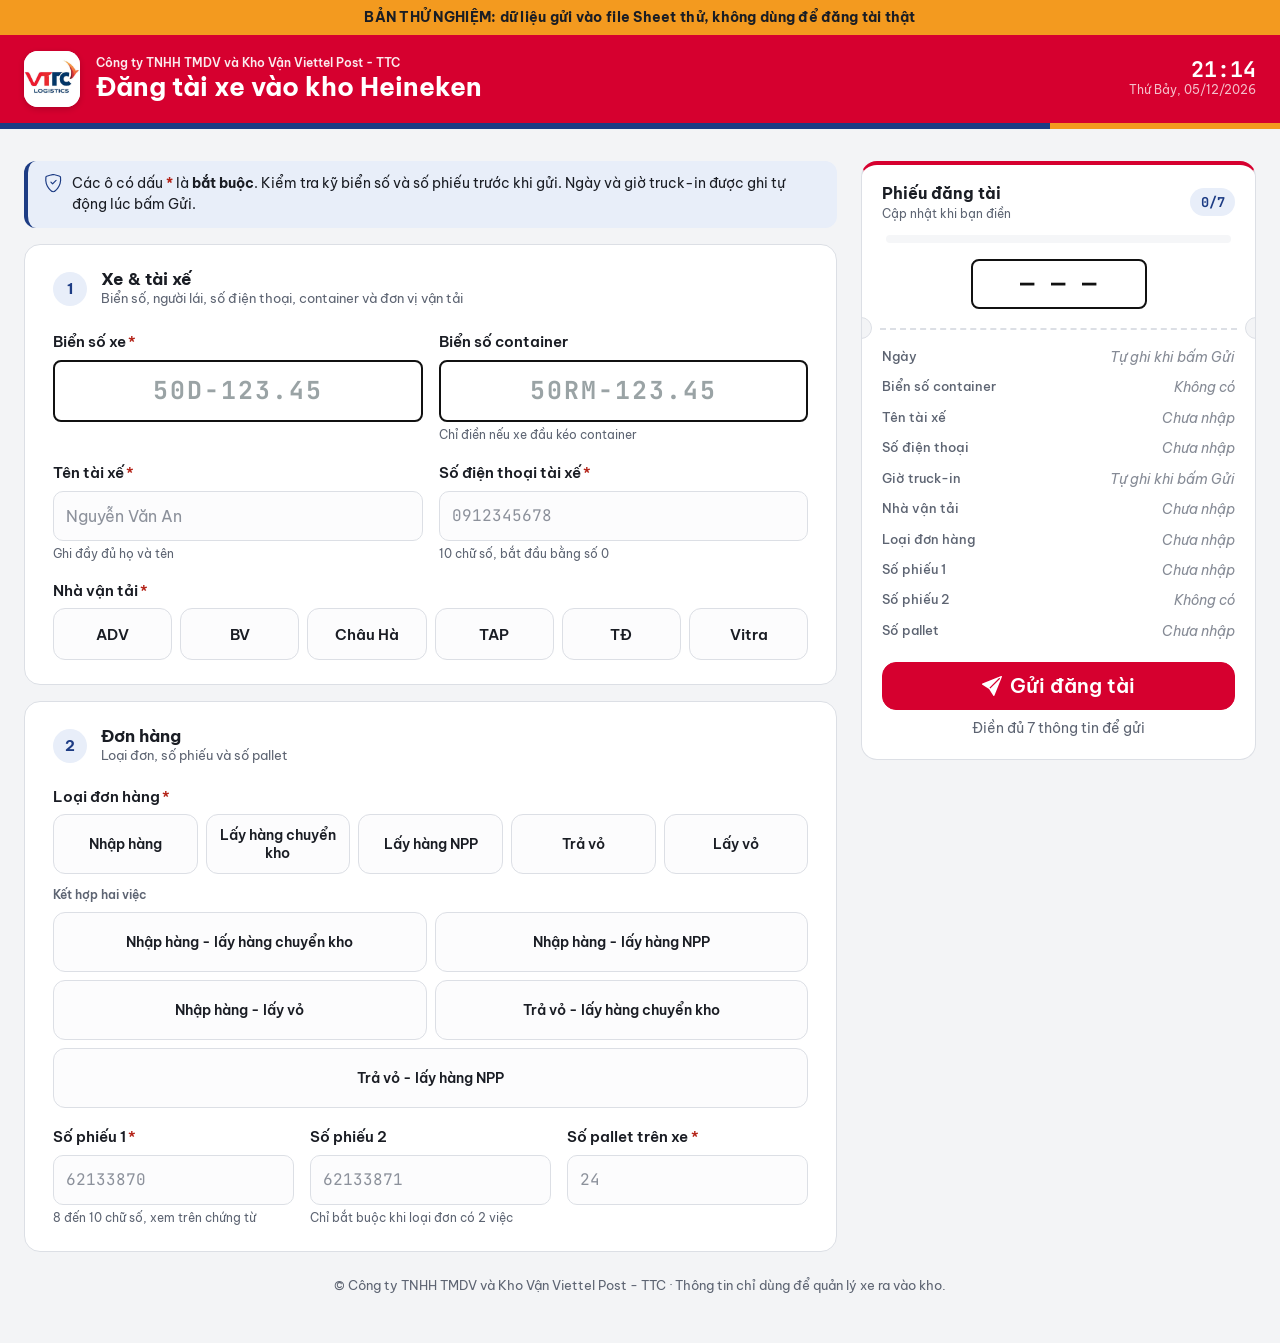
==== commit b6d4510a: "Them loai don 'Lay vo' va 'Nhap hang - lay vo' - Lay vo: 1 o so phieu (phieu lay vo). Nhap hang - la" ====
--- a/index.html
+++ b/index.html
@@ -11,7 +11,7 @@
 <link rel="stylesheet" href="https://fonts.googleapis.com/css2?family=Be+Vietnam+Pro:wght@400;500;600;700&family=JetBrains+Mono:wght@500;700&display=swap">
 <link rel="stylesheet" href="https://cdn.jsdelivr.net/npm/bootstrap@5.3.8/dist/css/bootstrap.min.css" integrity="sha384-sRIl4kxILFvY47J16cr9ZwB07vP4J8+LH7qKQnuqkuIAvNWLzeN8tE5YBujZqJLB" crossorigin="anonymous">
 <!-- ?v=: đổi số này mỗi lần sửa truckin.css/js để trình duyệt tải bản mới cùng lúc với HTML -->
-<link rel="stylesheet" href="truckin.css?v=20261102b">
+<link rel="stylesheet" href="truckin.css?v=test7">
 </head>
 <body>
 <svg xmlns="http://www.w3.org/2000/svg" style="display:none" aria-hidden="true"><symbol id="i-truck" viewBox="0 0 16 16"><path d="M0 3.5A1.5 1.5 0 0 1 1.5 2h9A1.5 1.5 0 0 1 12 3.5V5h1.02a1.5 1.5 0 0 1 1.17.563l1.481 1.85a1.5 1.5 0 0 1 .329.938V10.5a1.5 1.5 0 0 1-1.5 1.5H14a2 2 0 1 1-4 0H5a2 2 0 1 1-3.998-.085A1.5 1.5 0 0 1 0 10.5zm1.294 7.456A2 2 0 0 1 4.732 11h5.536a2 2 0 0 1 .732-.732V3.5a.5.5 0 0 0-.5-.5h-9a.5.5 0 0 0-.5.5v7a.5.5 0 0 0 .294.456M12 10a2 2 0 0 1 1.732 1h.768a.5.5 0 0 0 .5-.5V8.35a.5.5 0 0 0-.11-.312l-1.48-1.85A.5.5 0 0 0 13.02 6H12zm-9 1a1 1 0 1 0 0 2 1 1 0 0 0 0-2m9 0a1 1 0 1 0 0 2 1 1 0 0 0 0-2"/></symbol><symbol id="i-shield" viewBox="0 0 16 16"><path d="M5.338 1.59a61 61 0 0 0-2.837.856.48.48 0 0 0-.328.39c-.554 4.157.726 7.19 2.253 9.188a10.7 10.7 0 0 0 2.287 2.233c.346.244.652.42.893.533q.18.085.293.118a1 1 0 0 0 .101.025 1 1 0 0 0 .1-.025q.114-.034.294-.118c.24-.113.547-.29.893-.533a10.7 10.7 0 0 0 2.287-2.233c1.527-1.997 2.807-5.031 2.253-9.188a.48.48 0 0 0-.328-.39c-.651-.213-1.75-.56-2.837-.855C9.552 1.29 8.531 1.067 8 1.067c-.53 0-1.552.223-2.662.524zM5.072.56C6.157.265 7.31 0 8 0s1.843.265 2.928.56c1.11.3 2.229.655 2.887.87a1.54 1.54 0 0 1 1.044 1.262c.596 4.477-.787 7.795-2.465 9.99a11.8 11.8 0 0 1-2.517 2.453 7 7 0 0 1-1.048.625c-.28.132-.581.24-.829.24s-.548-.108-.829-.24a7 7 0 0 1-1.048-.625 11.8 11.8 0 0 1-2.517-2.453C1.928 10.487.545 7.169 1.141 2.692A1.54 1.54 0 0 1 2.185 1.43 63 63 0 0 1 5.072.56"/>
@@ -101,7 +101,7 @@
             <div><h2 id="s2">Đơn hàng</h2><p>Loại đơn, số phiếu và số pallet</p></div>
           </div>
           <div class="row g-3">
-            <div class="col-12" data-field="loaiDon">
+            <div class="col-12 order-field" data-field="loaiDon">
               <fieldset>
                 <legend class="form-label">Loại đơn hàng<span class="req">*</span></legend>
                 <div class="choice-group choice-orders">
@@ -109,13 +109,15 @@
                   <input type="radio" class="btn-check" name="loaiDon" id="ld2" value="Lấy hàng chuyển kho"><label class="choice" for="ld2">Lấy hàng chuyển kho<svg class="ico tick"><use href="#i-check"/></svg></label>
                   <input type="radio" class="btn-check" name="loaiDon" id="ld3" value="Lấy hàng NPP"><label class="choice" for="ld3">Lấy hàng NPP<svg class="ico tick"><use href="#i-check"/></svg></label>
                   <input type="radio" class="btn-check" name="loaiDon" id="ld4" value="Trả vỏ"><label class="choice" for="ld4">Trả vỏ<svg class="ico tick"><use href="#i-check"/></svg></label>
+                  <input type="radio" class="btn-check" name="loaiDon" id="ld5" value="Lấy vỏ"><label class="choice" for="ld5">Lấy vỏ<svg class="ico tick"><use href="#i-check"/></svg></label>
                 </div>
                 <div class="choice-caption">Kết hợp hai việc</div>
                 <div class="choice-group choice-combos">
-                  <input type="radio" class="btn-check" name="loaiDon" id="ld5" value="Nhập hàng - lấy hàng chuyển kho"><label class="choice" for="ld5">Nhập hàng - lấy hàng chuyển kho<svg class="ico tick"><use href="#i-check"/></svg></label>
-                  <input type="radio" class="btn-check" name="loaiDon" id="ld6" value="Nhập hàng - lấy hàng NPP"><label class="choice" for="ld6">Nhập hàng - lấy hàng NPP<svg class="ico tick"><use href="#i-check"/></svg></label>
-                  <input type="radio" class="btn-check" name="loaiDon" id="ld7" value="Trả vỏ - lấy hàng chuyển kho"><label class="choice" for="ld7">Trả vỏ - lấy hàng chuyển kho<svg class="ico tick"><use href="#i-check"/></svg></label>
-                  <input type="radio" class="btn-check" name="loaiDon" id="ld8" value="Trả vỏ - lấy hàng NPP"><label class="choice" for="ld8">Trả vỏ - lấy hàng NPP<svg class="ico tick"><use href="#i-check"/></svg></label>
+                  <input type="radio" class="btn-check" name="loaiDon" id="ld6" value="Nhập hàng - lấy hàng chuyển kho"><label class="choice" for="ld6">Nhập hàng - lấy hàng chuyển kho<svg class="ico tick"><use href="#i-check"/></svg></label>
+                  <input type="radio" class="btn-check" name="loaiDon" id="ld7" value="Nhập hàng - lấy hàng NPP"><label class="choice" for="ld7">Nhập hàng - lấy hàng NPP<svg class="ico tick"><use href="#i-check"/></svg></label>
+                  <input type="radio" class="btn-check" name="loaiDon" id="ld8" value="Nhập hàng - lấy vỏ"><label class="choice" for="ld8">Nhập hàng - lấy vỏ<svg class="ico tick"><use href="#i-check"/></svg></label>
+                  <input type="radio" class="btn-check" name="loaiDon" id="ld9" value="Trả vỏ - lấy hàng chuyển kho"><label class="choice" for="ld9">Trả vỏ - lấy hàng chuyển kho<svg class="ico tick"><use href="#i-check"/></svg></label>
+                  <input type="radio" class="btn-check" name="loaiDon" id="ld10" value="Trả vỏ - lấy hàng NPP"><label class="choice" for="ld10">Trả vỏ - lấy hàng NPP<svg class="ico tick"><use href="#i-check"/></svg></label>
                 </div>
               </fieldset>
               <div class="field-error" data-err></div>
@@ -214,7 +216,7 @@
 </div>
 
 <script src="https://cdn.jsdelivr.net/npm/bootstrap@5.3.8/dist/js/bootstrap.bundle.min.js" integrity="sha384-FKyoEForCGlyvwx9Hj09JcYn3nv7wiPVlz7YYwJrWVcXK/BmnVDxM+D2scQbITxI" crossorigin="anonymous"></script>
-<script src="truckin.js?v=20261102b"></script>
+<script src="truckin.js?v=test7"></script>
 
 </body>
 </html>
--- a/truckin.css
+++ b/truckin.css
@@ -104,8 +104,16 @@
 .carrier-field{container-type:inline-size}
 .choice-carriers{grid-template-columns:repeat(3,minmax(0,1fr))}
 @container (min-width:36rem){.choice-carriers{grid-template-columns:repeat(6,minmax(0,1fr))}}
+/* Loại đơn: 5 việc đơn + 5 việc kết hợp. Lưới 2 cột, nút lẻ cuối trải hết hàng;
+   ô đủ rộng thì 5 việc đơn nằm một hàng (đo theo bề rộng ô, như .carrier-field). */
+.order-field{container-type:inline-size}
 .choice-orders{grid-template-columns:repeat(2,minmax(0,1fr))}
-@media (min-width:768px){.choice-orders{grid-template-columns:repeat(4,minmax(0,1fr))}}
+.choice-orders .choice:last-of-type:nth-of-type(odd),
+.choice-combos .choice:last-of-type:nth-of-type(odd){grid-column:1/-1}
+@container (min-width:36rem){
+  .choice-orders{grid-template-columns:repeat(5,minmax(0,1fr))}
+  .choice-orders .choice:last-of-type:nth-of-type(odd){grid-column:auto}
+}
 .choice{display:flex;align-items:center;justify-content:center;gap:.4rem;min-height:52px;padding:.5rem .6rem;border:1.5px solid var(--line);border-radius:.75rem;
   background:var(--field);color:var(--fg);font-weight:600;font-size:.95rem;text-align:center;cursor:pointer;user-select:none;line-height:1.25;position:relative;
   transition:border-color .15s,background-color .15s,box-shadow .15s}
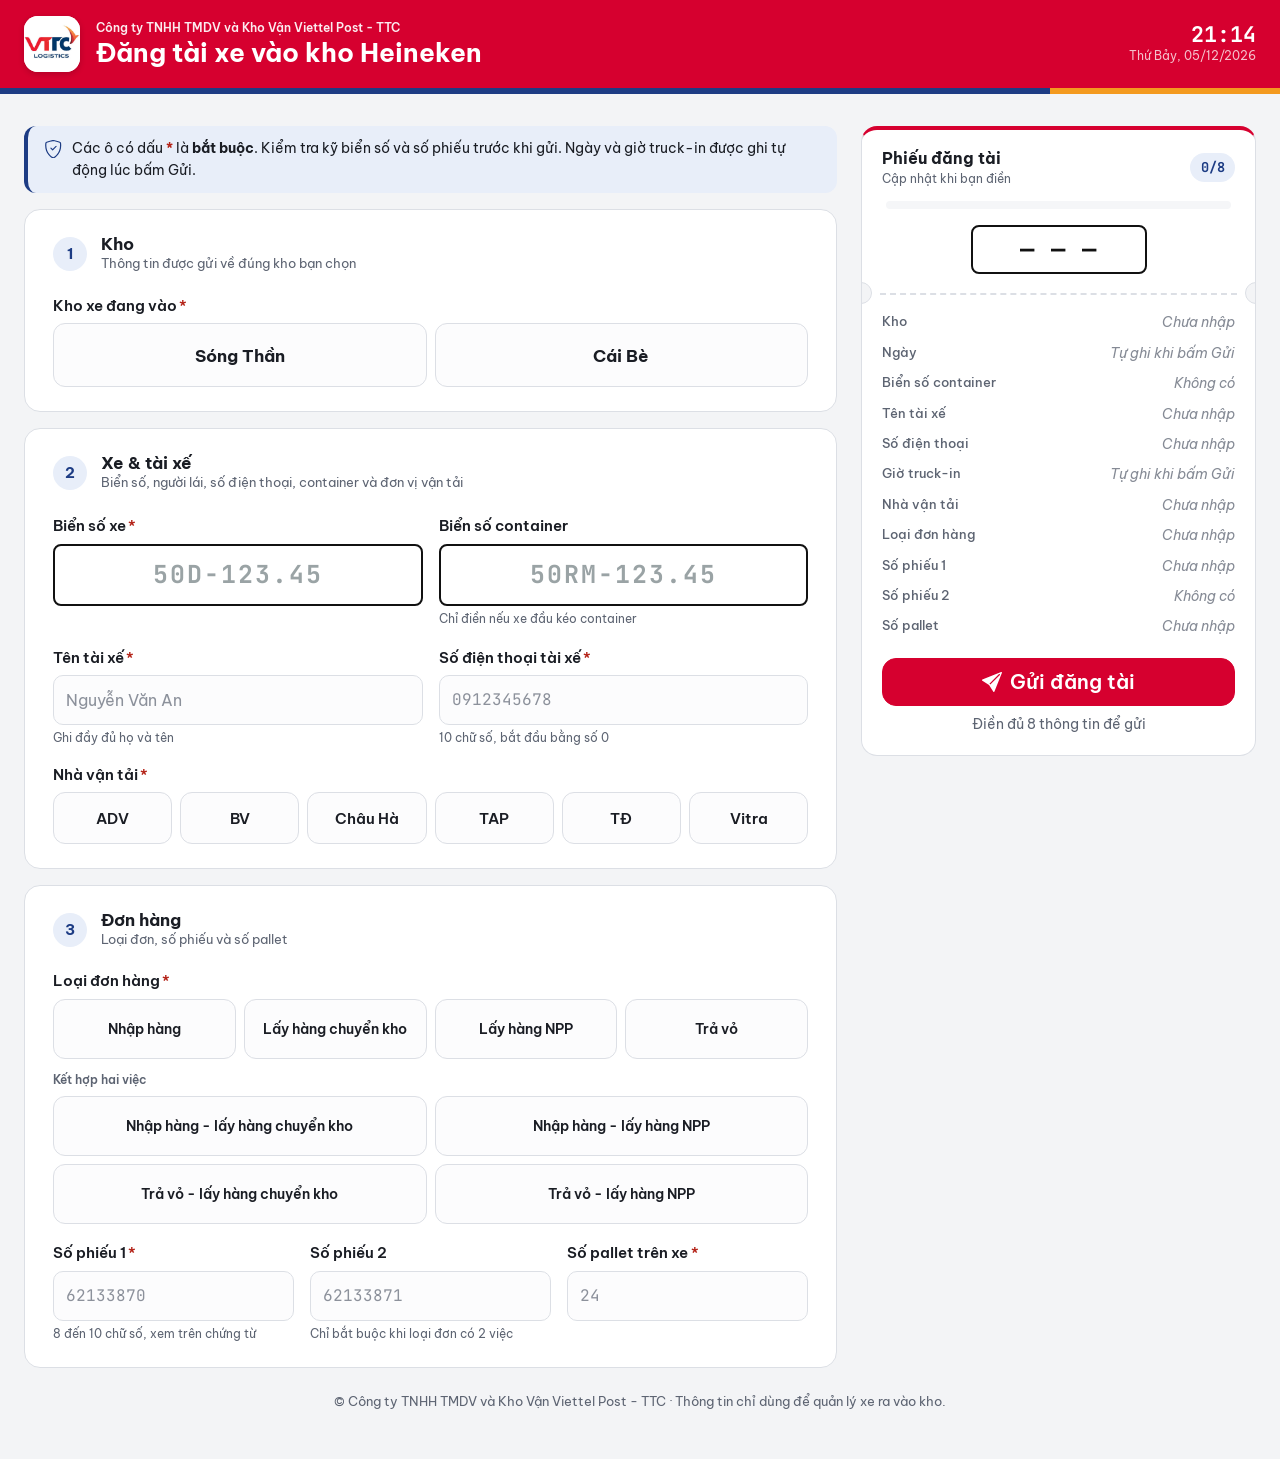
==== commit bb01f6eb: "Them chon kho Song Than / Cai Be: moi kho gui vao Sheet rieng - Form: buoc 1 chon kho, du lieu gui v" ====
--- a/index.html
+++ b/index.html
@@ -11,7 +11,7 @@
 <link rel="stylesheet" href="https://fonts.googleapis.com/css2?family=Be+Vietnam+Pro:wght@400;500;600;700&family=JetBrains+Mono:wght@500;700&display=swap">
 <link rel="stylesheet" href="https://cdn.jsdelivr.net/npm/bootstrap@5.3.8/dist/css/bootstrap.min.css" integrity="sha384-sRIl4kxILFvY47J16cr9ZwB07vP4J8+LH7qKQnuqkuIAvNWLzeN8tE5YBujZqJLB" crossorigin="anonymous">
 <!-- ?v=: đổi số này mỗi lần sửa truckin.css/js để trình duyệt tải bản mới cùng lúc với HTML -->
-<link rel="stylesheet" href="truckin.css?v=test7">
+<link rel="stylesheet" href="truckin.css?v=20261121a">
 </head>
 <body>
 <svg xmlns="http://www.w3.org/2000/svg" style="display:none" aria-hidden="true"><symbol id="i-truck" viewBox="0 0 16 16"><path d="M0 3.5A1.5 1.5 0 0 1 1.5 2h9A1.5 1.5 0 0 1 12 3.5V5h1.02a1.5 1.5 0 0 1 1.17.563l1.481 1.85a1.5 1.5 0 0 1 .329.938V10.5a1.5 1.5 0 0 1-1.5 1.5H14a2 2 0 1 1-4 0H5a2 2 0 1 1-3.998-.085A1.5 1.5 0 0 1 0 10.5zm1.294 7.456A2 2 0 0 1 4.732 11h5.536a2 2 0 0 1 .732-.732V3.5a.5.5 0 0 0-.5-.5h-9a.5.5 0 0 0-.5.5v7a.5.5 0 0 0 .294.456M12 10a2 2 0 0 1 1.732 1h.768a.5.5 0 0 0 .5-.5V8.35a.5.5 0 0 0-.11-.312l-1.48-1.85A.5.5 0 0 0 13.02 6H12zm-9 1a1 1 0 1 0 0 2 1 1 0 0 0 0-2m9 0a1 1 0 1 0 0 2 1 1 0 0 0 0-2"/></symbol><symbol id="i-shield" viewBox="0 0 16 16"><path d="M5.338 1.59a61 61 0 0 0-2.837.856.48.48 0 0 0-.328.39c-.554 4.157.726 7.19 2.253 9.188a10.7 10.7 0 0 0 2.287 2.233c.346.244.652.42.893.533q.18.085.293.118a1 1 0 0 0 .101.025 1 1 0 0 0 .1-.025q.114-.034.294-.118c.24-.113.547-.29.893-.533a10.7 10.7 0 0 0 2.287-2.233c1.527-1.997 2.807-5.031 2.253-9.188a.48.48 0 0 0-.328-.39c-.651-.213-1.75-.56-2.837-.855C9.552 1.29 8.531 1.067 8 1.067c-.53 0-1.552.223-2.662.524zM5.072.56C6.157.265 7.31 0 8 0s1.843.265 2.928.56c1.11.3 2.229.655 2.887.87a1.54 1.54 0 0 1 1.044 1.262c.596 4.477-.787 7.795-2.465 9.99a11.8 11.8 0 0 1-2.517 2.453 7 7 0 0 1-1.048.625c-.28.132-.581.24-.829.24s-.548-.108-.829-.24a7 7 0 0 1-1.048-.625 11.8 11.8 0 0 1-2.517-2.453C1.928 10.487.545 7.169 1.141 2.692A1.54 1.54 0 0 1 2.185 1.43 63 63 0 0 1 5.072.56"/>
@@ -29,7 +29,7 @@
     <div class="brand-mark"><img src="logo-vttc.png" alt="VTTC Logistics"></div>
     <div class="flex-grow-1 min-w-0">
       <div class="company">Công ty TNHH TMDV và Kho Vận Viettel Post - TTC</div>
-      <h1>Đăng tài xe vào kho Heineken</h1>
+      <h1>Đăng tài xe vào kho Heineken<span id="headKho"></span></h1>
     </div>
     <div class="text-end">
       <div class="clock-time mono" id="clockTime">--:--</div>
@@ -47,10 +47,28 @@
       </div>
 
       <form id="regForm" novalidate class="d-grid gap-3">
-        <!-- 1 -->
+        <!-- 1: kho quyết định dữ liệu gửi vào Google Sheet nào (xem CONFIG.KHO trong truckin.js) -->
+        <section class="form-section" data-fields="kho" aria-labelledby="s0">
+          <div class="sec-head">
+            <div class="sec-no"><span>1</span><svg class="ico"><use href="#i-check"/></svg></div>
+            <div><h2 id="s0">Kho</h2><p>Thông tin được gửi về đúng kho bạn chọn</p></div>
+          </div>
+          <div data-field="kho">
+            <fieldset>
+              <legend class="form-label">Kho xe đang vào<span class="req">*</span></legend>
+              <div class="choice-group choice-kho">
+                <input type="radio" class="btn-check" name="kho" id="kho1" value="Sóng Thần"><label class="choice" for="kho1">Sóng Thần<svg class="ico tick"><use href="#i-check"/></svg></label>
+                <input type="radio" class="btn-check" name="kho" id="kho2" value="Cái Bè"><label class="choice" for="kho2">Cái Bè<svg class="ico tick"><use href="#i-check"/></svg></label>
+              </div>
+            </fieldset>
+            <div class="field-error" data-err></div>
+          </div>
+        </section>
+
+        <!-- 2 -->
         <section class="form-section" data-fields="bienSo,maContainer,taiXe,soDienThoai,nhaVanTai" aria-labelledby="s1">
           <div class="sec-head">
-            <div class="sec-no"><span>1</span><svg class="ico"><use href="#i-check"/></svg></div>
+            <div class="sec-no"><span>2</span><svg class="ico"><use href="#i-check"/></svg></div>
             <div><h2 id="s1">Xe &amp; tài xế</h2><p>Biển số, người lái, số điện thoại, container và đơn vị vận tải</p></div>
           </div>
           <div class="row g-3">
@@ -94,14 +112,14 @@
           </div>
         </section>
 
-        <!-- 2 -->
+        <!-- 3 -->
         <section class="form-section" data-fields="loaiDon,phieu1,phieu2,soPallet" aria-labelledby="s2">
           <div class="sec-head">
-            <div class="sec-no"><span>2</span><svg class="ico"><use href="#i-check"/></svg></div>
+            <div class="sec-no"><span>3</span><svg class="ico"><use href="#i-check"/></svg></div>
             <div><h2 id="s2">Đơn hàng</h2><p>Loại đơn, số phiếu và số pallet</p></div>
           </div>
           <div class="row g-3">
-            <div class="col-12 order-field" data-field="loaiDon">
+            <div class="col-12" data-field="loaiDon">
               <fieldset>
                 <legend class="form-label">Loại đơn hàng<span class="req">*</span></legend>
                 <div class="choice-group choice-orders">
@@ -109,15 +127,13 @@
                   <input type="radio" class="btn-check" name="loaiDon" id="ld2" value="Lấy hàng chuyển kho"><label class="choice" for="ld2">Lấy hàng chuyển kho<svg class="ico tick"><use href="#i-check"/></svg></label>
                   <input type="radio" class="btn-check" name="loaiDon" id="ld3" value="Lấy hàng NPP"><label class="choice" for="ld3">Lấy hàng NPP<svg class="ico tick"><use href="#i-check"/></svg></label>
                   <input type="radio" class="btn-check" name="loaiDon" id="ld4" value="Trả vỏ"><label class="choice" for="ld4">Trả vỏ<svg class="ico tick"><use href="#i-check"/></svg></label>
-                  <input type="radio" class="btn-check" name="loaiDon" id="ld5" value="Lấy vỏ"><label class="choice" for="ld5">Lấy vỏ<svg class="ico tick"><use href="#i-check"/></svg></label>
                 </div>
                 <div class="choice-caption">Kết hợp hai việc</div>
                 <div class="choice-group choice-combos">
-                  <input type="radio" class="btn-check" name="loaiDon" id="ld6" value="Nhập hàng - lấy hàng chuyển kho"><label class="choice" for="ld6">Nhập hàng - lấy hàng chuyển kho<svg class="ico tick"><use href="#i-check"/></svg></label>
-                  <input type="radio" class="btn-check" name="loaiDon" id="ld7" value="Nhập hàng - lấy hàng NPP"><label class="choice" for="ld7">Nhập hàng - lấy hàng NPP<svg class="ico tick"><use href="#i-check"/></svg></label>
-                  <input type="radio" class="btn-check" name="loaiDon" id="ld8" value="Nhập hàng - lấy vỏ"><label class="choice" for="ld8">Nhập hàng - lấy vỏ<svg class="ico tick"><use href="#i-check"/></svg></label>
-                  <input type="radio" class="btn-check" name="loaiDon" id="ld9" value="Trả vỏ - lấy hàng chuyển kho"><label class="choice" for="ld9">Trả vỏ - lấy hàng chuyển kho<svg class="ico tick"><use href="#i-check"/></svg></label>
-                  <input type="radio" class="btn-check" name="loaiDon" id="ld10" value="Trả vỏ - lấy hàng NPP"><label class="choice" for="ld10">Trả vỏ - lấy hàng NPP<svg class="ico tick"><use href="#i-check"/></svg></label>
+                  <input type="radio" class="btn-check" name="loaiDon" id="ld5" value="Nhập hàng - lấy hàng chuyển kho"><label class="choice" for="ld5">Nhập hàng - lấy hàng chuyển kho<svg class="ico tick"><use href="#i-check"/></svg></label>
+                  <input type="radio" class="btn-check" name="loaiDon" id="ld6" value="Nhập hàng - lấy hàng NPP"><label class="choice" for="ld6">Nhập hàng - lấy hàng NPP<svg class="ico tick"><use href="#i-check"/></svg></label>
+                  <input type="radio" class="btn-check" name="loaiDon" id="ld7" value="Trả vỏ - lấy hàng chuyển kho"><label class="choice" for="ld7">Trả vỏ - lấy hàng chuyển kho<svg class="ico tick"><use href="#i-check"/></svg></label>
+                  <input type="radio" class="btn-check" name="loaiDon" id="ld8" value="Trả vỏ - lấy hàng NPP"><label class="choice" for="ld8">Trả vỏ - lấy hàng NPP<svg class="ico tick"><use href="#i-check"/></svg></label>
                 </div>
               </fieldset>
               <div class="field-error" data-err></div>
@@ -149,7 +165,7 @@
       <aside class="ticket ticket-sticky" aria-label="Phiếu đăng tài">
         <div class="ticket-head">
           <div><div class="t-title">Phiếu đăng tài</div><div class="t-sub">Cập nhật khi bạn điền</div></div>
-          <span class="prog-badge" data-prog-text>0/7</span>
+          <span class="prog-badge" data-prog-text>0/8</span>
         </div>
         <div class="px-4"><div class="progress" role="progressbar" aria-label="Tiến độ điền form"><div class="progress-bar" data-prog-bar style="width:0%"></div></div></div>
         <div class="plate-view"><span id="sumPlate">— — —</span></div>
@@ -157,7 +173,7 @@
         <dl class="t-rows" id="sumRows"></dl>
         <div class="t-foot">
           <button type="submit" form="regForm" class="btn btn-brand btn-lg w-100 d-inline-flex justify-content-center align-items-center gap-2"><svg class="ico"><use href="#i-send"/></svg>Gửi đăng tài</button>
-          <div class="d-hint small text-center mt-2" id="deskHint">Điền đủ 7 thông tin để gửi</div>
+          <div class="d-hint small text-center mt-2" id="deskHint">Điền đủ 8 thông tin để gửi</div>
         </div>
       </aside>
     </div>
@@ -168,7 +184,7 @@
 <div class="mobile-bar d-lg-none" id="mobileBar">
   <div class="d-flex align-items-center gap-3">
     <div class="flex-grow-1 min-w-0">
-      <div class="hint mb-1" id="mProg"><span class="mono fw-bold" data-prog-text>0/7</span> thông tin đã điền</div>
+      <div class="hint mb-1" id="mProg"><span class="mono fw-bold" data-prog-text>0/8</span> thông tin đã điền</div>
       <div class="hint warn mb-1" id="mWarn" hidden></div>
       <div class="progress"><div class="progress-bar" data-prog-bar style="width:0%"></div></div>
     </div>
@@ -216,7 +232,7 @@
 </div>
 
 <script src="https://cdn.jsdelivr.net/npm/bootstrap@5.3.8/dist/js/bootstrap.bundle.min.js" integrity="sha384-FKyoEForCGlyvwx9Hj09JcYn3nv7wiPVlz7YYwJrWVcXK/BmnVDxM+D2scQbITxI" crossorigin="anonymous"></script>
-<script src="truckin.js?v=test7"></script>
+<script src="truckin.js?v=20261121a"></script>
 
 </body>
 </html>
--- a/truckin.css
+++ b/truckin.css
@@ -104,16 +104,10 @@
 .carrier-field{container-type:inline-size}
 .choice-carriers{grid-template-columns:repeat(3,minmax(0,1fr))}
 @container (min-width:36rem){.choice-carriers{grid-template-columns:repeat(6,minmax(0,1fr))}}
-/* Loại đơn: 5 việc đơn + 5 việc kết hợp. Lưới 2 cột, nút lẻ cuối trải hết hàng;
-   ô đủ rộng thì 5 việc đơn nằm một hàng (đo theo bề rộng ô, như .carrier-field). */
-.order-field{container-type:inline-size}
+.choice-kho{grid-template-columns:repeat(2,minmax(0,1fr))}
+.choice-kho .choice{min-height:64px;font-size:1.05rem;font-weight:700}
 .choice-orders{grid-template-columns:repeat(2,minmax(0,1fr))}
-.choice-orders .choice:last-of-type:nth-of-type(odd),
-.choice-combos .choice:last-of-type:nth-of-type(odd){grid-column:1/-1}
-@container (min-width:36rem){
-  .choice-orders{grid-template-columns:repeat(5,minmax(0,1fr))}
-  .choice-orders .choice:last-of-type:nth-of-type(odd){grid-column:auto}
-}
+@media (min-width:768px){.choice-orders{grid-template-columns:repeat(4,minmax(0,1fr))}}
 .choice{display:flex;align-items:center;justify-content:center;gap:.4rem;min-height:52px;padding:.5rem .6rem;border:1.5px solid var(--line);border-radius:.75rem;
   background:var(--field);color:var(--fg);font-weight:600;font-size:.95rem;text-align:center;cursor:pointer;user-select:none;line-height:1.25;position:relative;
   transition:border-color .15s,background-color .15s,box-shadow .15s}
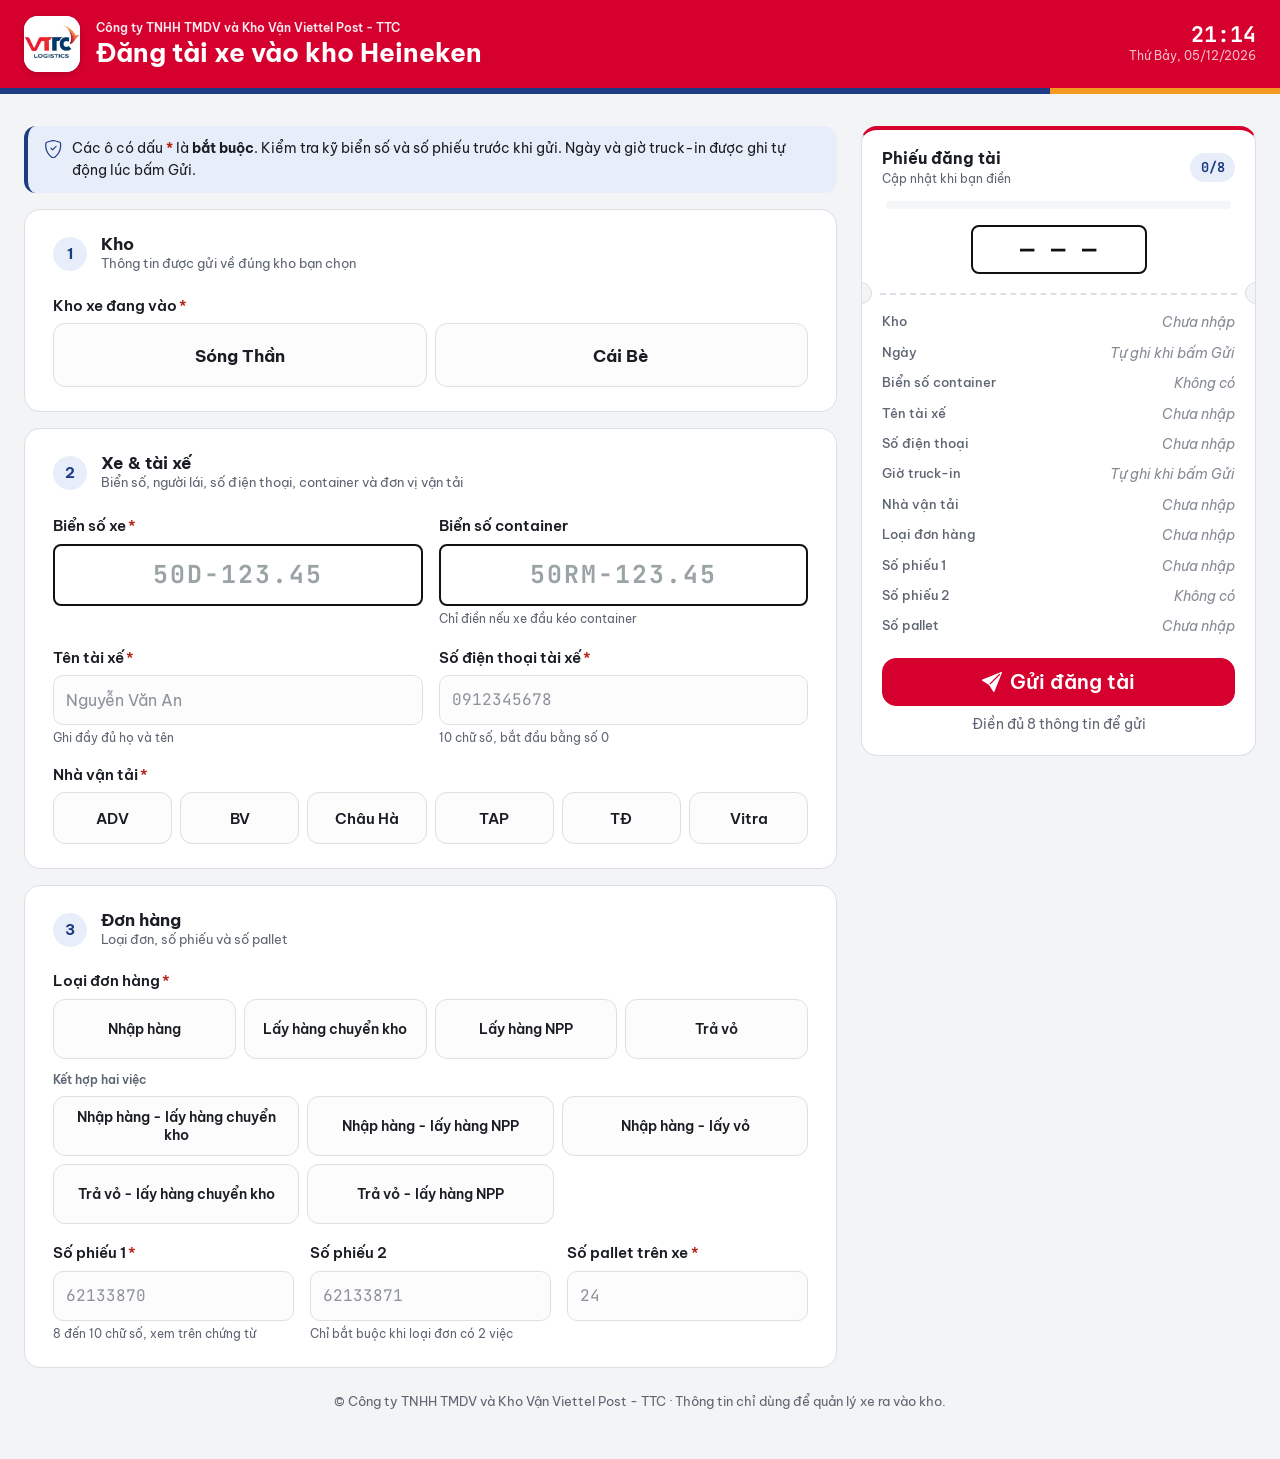
==== commit 53f9c196: "Them loai don 'Nhap hang - lay vo' (lay vo chi di kem nhap hang) Co-Authored-By: Claude Opus 5.5 <no" ====
--- a/index.html
+++ b/index.html
@@ -11,7 +11,7 @@
 <link rel="stylesheet" href="https://fonts.googleapis.com/css2?family=Be+Vietnam+Pro:wght@400;500;600;700&family=JetBrains+Mono:wght@500;700&display=swap">
 <link rel="stylesheet" href="https://cdn.jsdelivr.net/npm/bootstrap@5.3.8/dist/css/bootstrap.min.css" integrity="sha384-sRIl4kxILFvY47J16cr9ZwB07vP4J8+LH7qKQnuqkuIAvNWLzeN8tE5YBujZqJLB" crossorigin="anonymous">
 <!-- ?v=: đổi số này mỗi lần sửa truckin.css/js để trình duyệt tải bản mới cùng lúc với HTML -->
-<link rel="stylesheet" href="truckin.css?v=20261121a">
+<link rel="stylesheet" href="truckin.css?v=20261121b">
 </head>
 <body>
 <svg xmlns="http://www.w3.org/2000/svg" style="display:none" aria-hidden="true"><symbol id="i-truck" viewBox="0 0 16 16"><path d="M0 3.5A1.5 1.5 0 0 1 1.5 2h9A1.5 1.5 0 0 1 12 3.5V5h1.02a1.5 1.5 0 0 1 1.17.563l1.481 1.85a1.5 1.5 0 0 1 .329.938V10.5a1.5 1.5 0 0 1-1.5 1.5H14a2 2 0 1 1-4 0H5a2 2 0 1 1-3.998-.085A1.5 1.5 0 0 1 0 10.5zm1.294 7.456A2 2 0 0 1 4.732 11h5.536a2 2 0 0 1 .732-.732V3.5a.5.5 0 0 0-.5-.5h-9a.5.5 0 0 0-.5.5v7a.5.5 0 0 0 .294.456M12 10a2 2 0 0 1 1.732 1h.768a.5.5 0 0 0 .5-.5V8.35a.5.5 0 0 0-.11-.312l-1.48-1.85A.5.5 0 0 0 13.02 6H12zm-9 1a1 1 0 1 0 0 2 1 1 0 0 0 0-2m9 0a1 1 0 1 0 0 2 1 1 0 0 0 0-2"/></symbol><symbol id="i-shield" viewBox="0 0 16 16"><path d="M5.338 1.59a61 61 0 0 0-2.837.856.48.48 0 0 0-.328.39c-.554 4.157.726 7.19 2.253 9.188a10.7 10.7 0 0 0 2.287 2.233c.346.244.652.42.893.533q.18.085.293.118a1 1 0 0 0 .101.025 1 1 0 0 0 .1-.025q.114-.034.294-.118c.24-.113.547-.29.893-.533a10.7 10.7 0 0 0 2.287-2.233c1.527-1.997 2.807-5.031 2.253-9.188a.48.48 0 0 0-.328-.39c-.651-.213-1.75-.56-2.837-.855C9.552 1.29 8.531 1.067 8 1.067c-.53 0-1.552.223-2.662.524zM5.072.56C6.157.265 7.31 0 8 0s1.843.265 2.928.56c1.11.3 2.229.655 2.887.87a1.54 1.54 0 0 1 1.044 1.262c.596 4.477-.787 7.795-2.465 9.99a11.8 11.8 0 0 1-2.517 2.453 7 7 0 0 1-1.048.625c-.28.132-.581.24-.829.24s-.548-.108-.829-.24a7 7 0 0 1-1.048-.625 11.8 11.8 0 0 1-2.517-2.453C1.928 10.487.545 7.169 1.141 2.692A1.54 1.54 0 0 1 2.185 1.43 63 63 0 0 1 5.072.56"/>
@@ -132,6 +132,7 @@
                 <div class="choice-group choice-combos">
                   <input type="radio" class="btn-check" name="loaiDon" id="ld5" value="Nhập hàng - lấy hàng chuyển kho"><label class="choice" for="ld5">Nhập hàng - lấy hàng chuyển kho<svg class="ico tick"><use href="#i-check"/></svg></label>
                   <input type="radio" class="btn-check" name="loaiDon" id="ld6" value="Nhập hàng - lấy hàng NPP"><label class="choice" for="ld6">Nhập hàng - lấy hàng NPP<svg class="ico tick"><use href="#i-check"/></svg></label>
+                  <input type="radio" class="btn-check" name="loaiDon" id="ld9" value="Nhập hàng - lấy vỏ"><label class="choice" for="ld9">Nhập hàng - lấy vỏ<svg class="ico tick"><use href="#i-check"/></svg></label>
                   <input type="radio" class="btn-check" name="loaiDon" id="ld7" value="Trả vỏ - lấy hàng chuyển kho"><label class="choice" for="ld7">Trả vỏ - lấy hàng chuyển kho<svg class="ico tick"><use href="#i-check"/></svg></label>
                   <input type="radio" class="btn-check" name="loaiDon" id="ld8" value="Trả vỏ - lấy hàng NPP"><label class="choice" for="ld8">Trả vỏ - lấy hàng NPP<svg class="ico tick"><use href="#i-check"/></svg></label>
                 </div>
@@ -232,7 +233,7 @@
 </div>
 
 <script src="https://cdn.jsdelivr.net/npm/bootstrap@5.3.8/dist/js/bootstrap.bundle.min.js" integrity="sha384-FKyoEForCGlyvwx9Hj09JcYn3nv7wiPVlz7YYwJrWVcXK/BmnVDxM+D2scQbITxI" crossorigin="anonymous"></script>
-<script src="truckin.js?v=20261121a"></script>
+<script src="truckin.js?v=20261121b"></script>
 
 </body>
 </html>
--- a/truckin.css
+++ b/truckin.css
@@ -120,6 +120,9 @@
 .btn-check:focus-visible + .choice{outline:2px solid var(--brand);outline-offset:2px}
 .choice-orders .choice{min-height:60px;font-size:.9rem;padding-inline:.75rem}
 .choice-combos{grid-template-columns:repeat(2,minmax(0,1fr))}
+/* 5 ô kết hợp: điện thoại 2 cột, ô cuối chiếm cả hàng; màn rộng 3 cột = hàng Nhập hàng (3) + hàng Trả vỏ (2) */
+.choice-combos > .choice:last-child{grid-column:1/-1}
+@media (min-width:768px){.choice-combos{grid-template-columns:repeat(3,minmax(0,1fr))}.choice-combos > .choice:last-child{grid-column:auto}}
 .choice-combos .choice{min-height:60px;font-size:.9rem;padding-inline:.75rem}
 .choice-caption{color:var(--muted);font-size:.78rem;font-weight:600;margin:.75rem 0 .4rem}
 .is-invalid-group .choice{border-color:var(--danger)}
